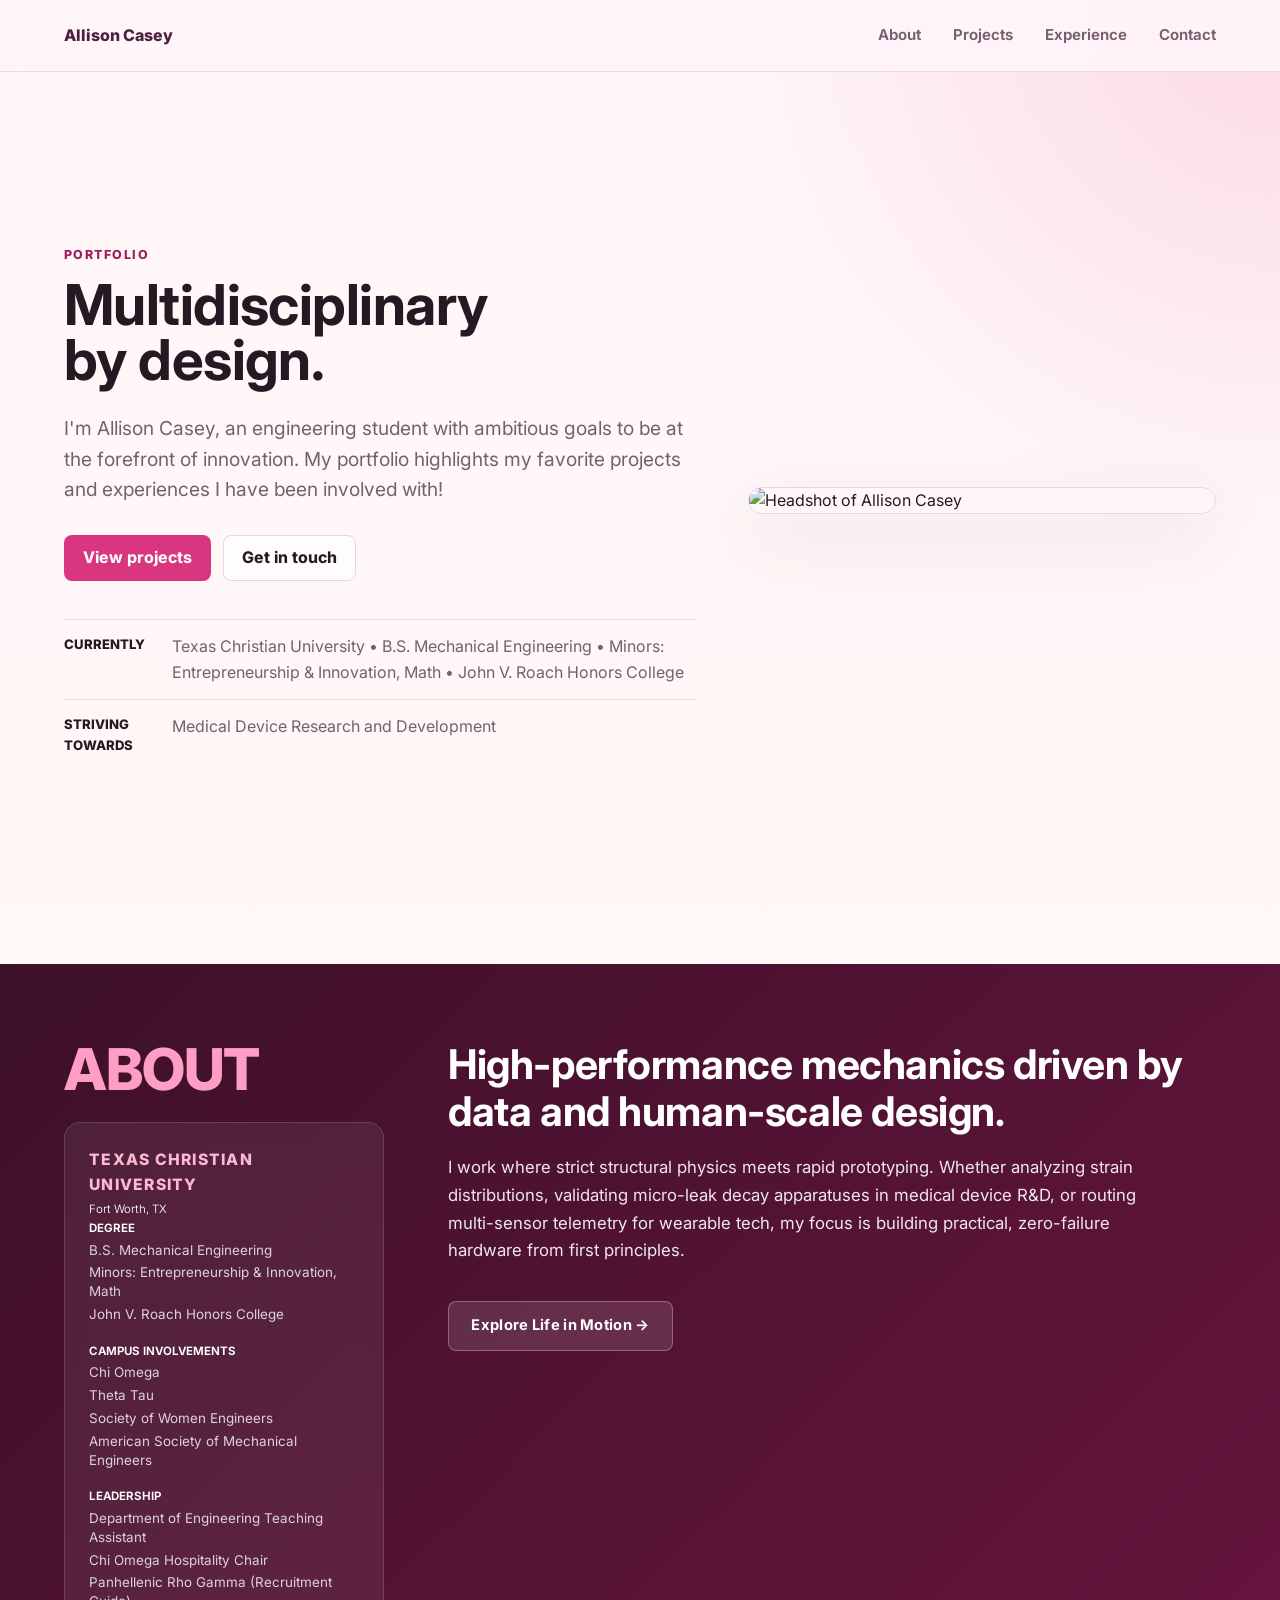
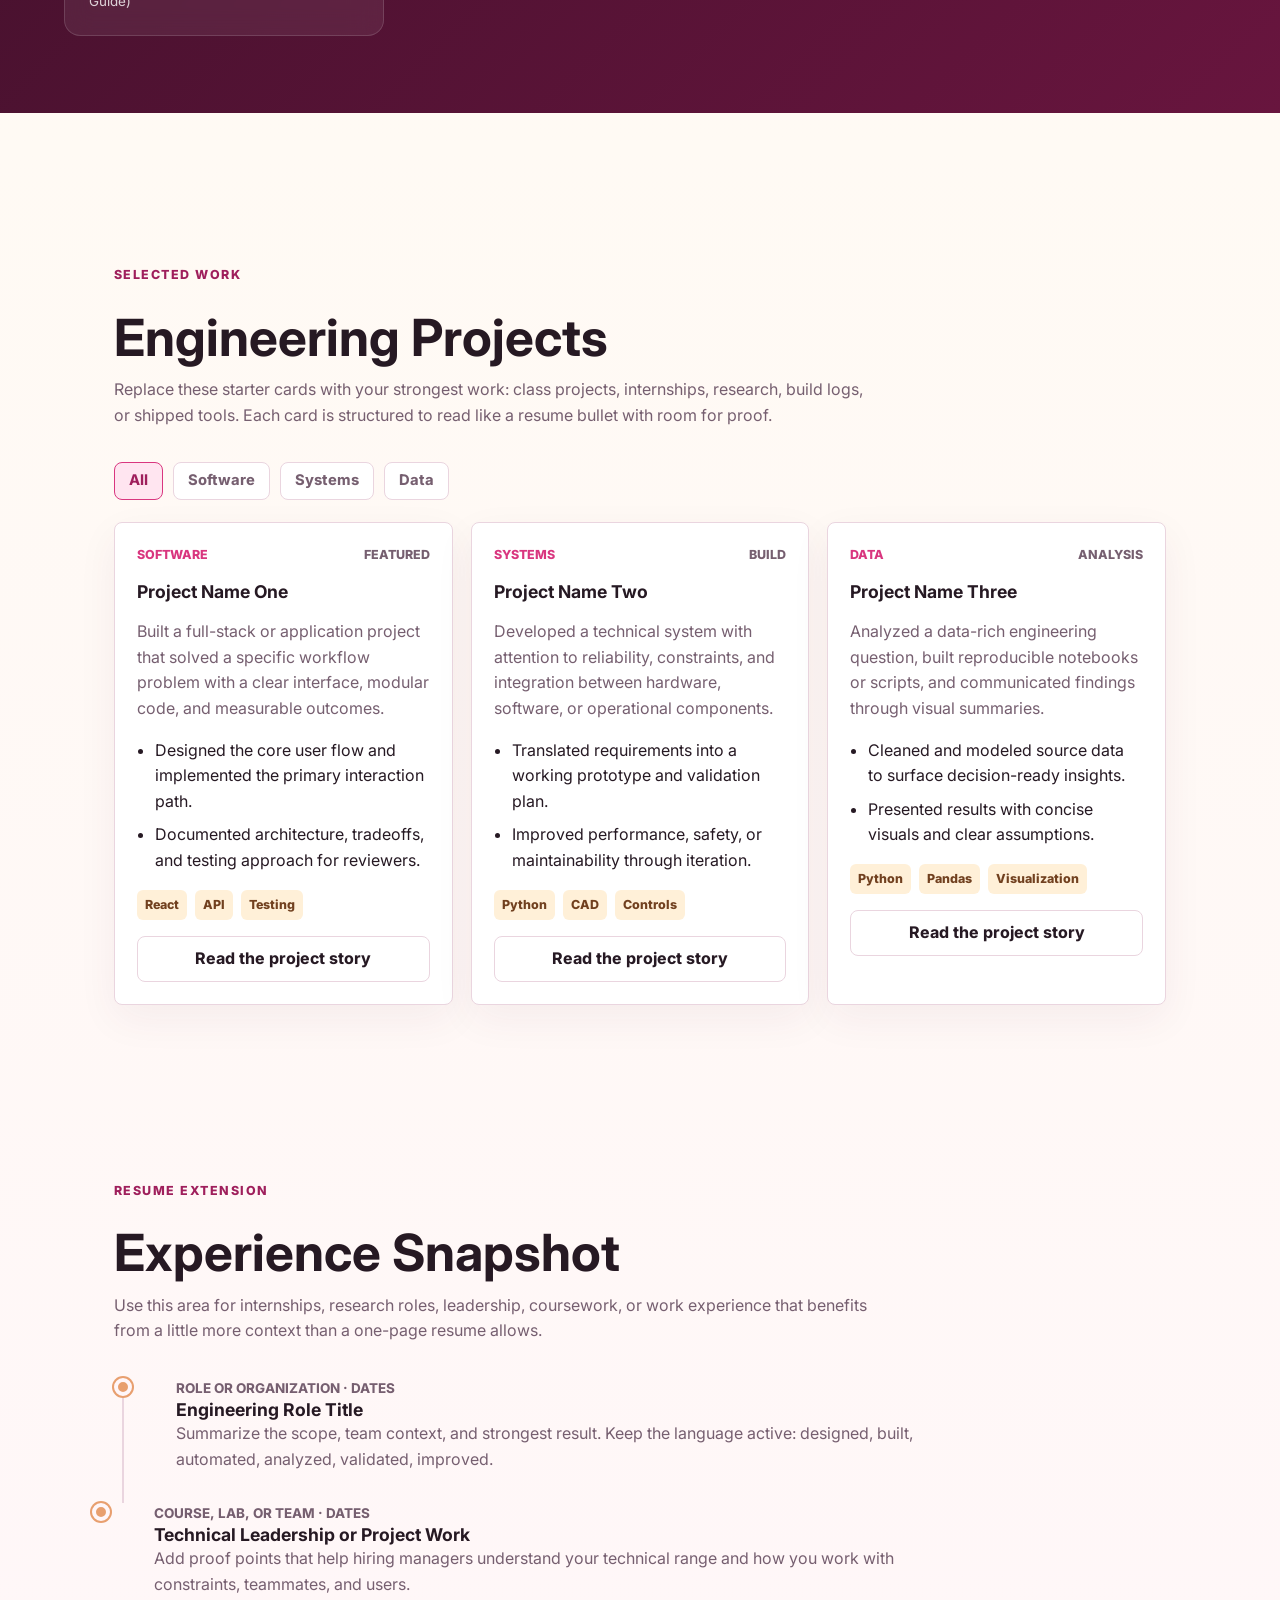
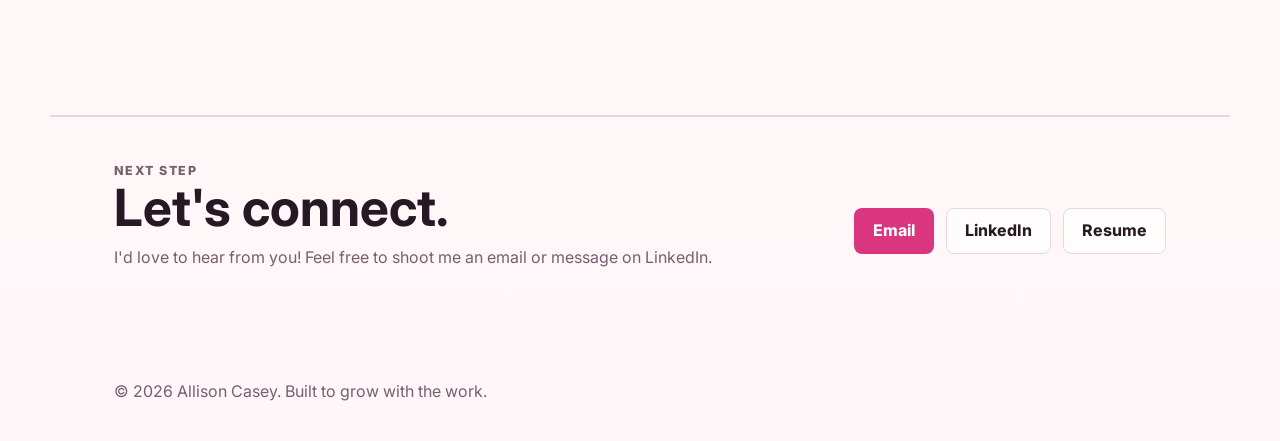
==== index.html @ df76d40a "change life in motion button" ====
<!doctype html>
<html lang="en">
  <head>
    <meta charset="utf-8">
    <meta name="viewport" content="width=device-width, initial-scale=1">
    <meta
      name="description"
      content="Allison Casey's engineering portfolio featuring projects, experience, an about section, and resume highlights."
    >
    <title>Allison Casey | Engineering Portfolio</title>
    <link rel="preconnect" href="https://fonts.googleapis.com">
    <link rel="preconnect" href="https://fonts.gstatic.com" crossorigin>
    <link
      href="https://fonts.googleapis.com/css2?family=Inter:wght@400;500;600;700;800&display=swap"
      rel="stylesheet"
    >
    <link rel="stylesheet" href="styles.css">
  </head>
  <body>
    <header class="site-header">
      <a class="brand" href="#top" aria-label="Allison Casey home">
        <span>Allison Casey</span>
      </a>
      <nav class="nav-links" aria-label="Primary navigation">
        <a href="#about">About</a>
        <a href="#projects">Projects</a>
        <a href="#experience">Experience</a>
        <a href="#contact">Contact</a>
      </nav>
    </header>

    <main id="top">
      <section class="hero-section" aria-labelledby="intro-title">
        <div class="hero-copy">
          <p class="eyebrow">Portfolio</p>
          <h1 id="intro-title"><span style="display: inline-block; white-space: nowrap;">Multidisciplinary</span> by design.</h1>
          <p class="hero-text">
            I'm Allison Casey, an engineering student with ambitious goals to be at the forefront of innovation. My portfolio highlights my favorite projects and experiences I have been involved with!
          </p>
          <div class="hero-actions" aria-label="Primary actions">
            <a class="button primary" href="#projects">View projects</a>
            <a class="button secondary" href="#contact">Get in touch</a>
          </div>
          <dl class="hero-stats" aria-label="Portfolio highlights">
            <div>
              <dt>Currently</dt>
              <dd>Texas Christian University • B.S. Mechanical Engineering • Minors: Entrepreneurship & Innovation, Math • John V. Roach Honors College</dd>
            </div>
            <div>
              <dt>Striving Towards</dt>
              <dd>Medical Device Research and Development</dd>
            </div>
          </dl>
        </div>
        <figure class="hero-visual">
          <img
            src="assets/Allison-006.jpg"
            alt="Headshot of Allison Casey"
          >
        </figure>
      </section>

<section class="about-band" id="about" aria-labelledby="about-title">
  <div class="about-band-inner">
    <!-- LEFT COLUMN -->
    <div class="about-sidebar">
      <div class="about-kicker">ABOUT</div>
      
      <div class="about-spec-card">
        <div class="spec-group">
          <span class="spec-label">Texas Christian University</span>
          <span class="spec-subvalue">Fort Worth, TX</span>
          <span class="spec-value">DEGREE</span>
          <span class="spec-detail">B.S. Mechanical Engineering</span>
          <span class="spec-detail">Minors: Entrepreneurship & Innovation, Math</span>
          <span class="spec-detail">John V. Roach Honors College</span>
        </div>

        <div class="spec-group">
          <span class="spec-value">CAMPUS INVOLVEMENTS</span>
          <span class="spec-detail">Chi Omega</span>
          <span class="spec-detail">Theta Tau</span>
          <span class="spec-detail">Society of Women Engineers</span>
          <span class="spec-detail">American Society of Mechanical Engineers</span>
        </div>

        <div class="spec-group">
          <span class="spec-value">LEADERSHIP</span>
          <span class="spec-detail">Department of Engineering Teaching Assistant</span>
          <span class="spec-detail">Chi Omega Hospitality Chair</span>
          <span class="spec-detail">Panhellenic Rho Gamma (Recruitment Guide)</span>
        </div>
      </div>
    </div>

    <!-- RIGHT COLUMN -->
    <div class="about-main">
      <div class="about-copy">
        <h2 id="about-title">High-performance mechanics driven by data and human-scale design.</h2>
        
        <p class="about-body">
          I work where strict structural physics meets rapid prototyping. Whether analyzing 
          strain distributions, validating micro-leak decay apparatuses in medical device R&D, 
          or routing multi-sensor telemetry for wearable tech, my focus is building practical, 
          zero-failure hardware from first principles.
        </p>
      </div>

      <div class="about-offduty-action">
        <a class="button offduty-btn" href="off-duty.html">Explore Life in Motion &rarr;</a>
      </div>
    </div>
  </div>
</section>

      <section class="section" id="projects" aria-labelledby="projects-title">
        <div class="section-heading">
          <p class="eyebrow">Selected work</p>
          <h2 id="projects-title">Engineering Projects</h2>
          <p>
            Replace these starter cards with your strongest work: class projects, internships,
            research, build logs, or shipped tools. Each card is structured to read like a resume
            bullet with room for proof.
          </p>
        </div>

        <div class="project-controls" aria-label="Project filters">
          <button class="filter-button active" type="button" data-filter="all">All</button>
          <button class="filter-button" type="button" data-filter="software">Software</button>
          <button class="filter-button" type="button" data-filter="systems">Systems</button>
          <button class="filter-button" type="button" data-filter="data">Data</button>
        </div>

        <div class="project-grid">
          <article class="project-card" data-category="software">
            <div class="card-topline">
              <span class="project-type">Software</span>
              <span class="project-date">Featured</span>
            </div>
            <h3>Project Name One</h3>
            <p>
              Built a full-stack or application project that solved a specific workflow problem
              with a clear interface, modular code, and measurable outcomes.
            </p>
            <ul class="impact-list">
              <li>Designed the core user flow and implemented the primary interaction path.</li>
              <li>Documented architecture, tradeoffs, and testing approach for reviewers.</li>
            </ul>
            <div class="tag-row" aria-label="Technologies">
              <span>React</span>
              <span>API</span>
              <span>Testing</span>
            </div>
            <div class="card-actions">
              <a class="button secondary" href="projects/project-one.html">Read the project story</a>
            </div>
          </article>

          <article class="project-card" data-category="systems">
            <div class="card-topline">
              <span class="project-type">Systems</span>
              <span class="project-date">Build</span>
            </div>
            <h3>Project Name Two</h3>
            <p>
              Developed a technical system with attention to reliability, constraints, and
              integration between hardware, software, or operational components.
            </p>
            <ul class="impact-list">
              <li>Translated requirements into a working prototype and validation plan.</li>
              <li>Improved performance, safety, or maintainability through iteration.</li>
            </ul>
            <div class="tag-row" aria-label="Technologies">
              <span>Python</span>
              <span>CAD</span>
              <span>Controls</span>
            </div>
            <div class="card-actions">
              <a class="button secondary" href="projects/project-two.html">Read the project story</a>
            </div>
          </article>

          <article class="project-card" data-category="data">
            <div class="card-topline">
              <span class="project-type">Data</span>
              <span class="project-date">Analysis</span>
            </div>
            <h3>Project Name Three</h3>
            <p>
              Analyzed a data-rich engineering question, built reproducible notebooks or scripts,
              and communicated findings through visual summaries.
            </p>
            <ul class="impact-list">
              <li>Cleaned and modeled source data to surface decision-ready insights.</li>
              <li>Presented results with concise visuals and clear assumptions.</li>
            </ul>
            <div class="tag-row" aria-label="Technologies">
              <span>Python</span>
              <span>Pandas</span>
              <span>Visualization</span>
            </div>
            <div class="card-actions">
              <a class="button secondary" href="projects/project-three.html">Read the project story</a>
            </div>
          </article>
        </div>
      </section>

      <section class="section resume-section" id="experience" aria-labelledby="experience-title">
        <div class="section-heading">
          <p class="eyebrow">Resume extension</p>
          <h2 id="experience-title">Experience Snapshot</h2>
          <p>
            Use this area for internships, research roles, leadership, coursework, or work
            experience that benefits from a little more context than a one-page resume allows.
          </p>
        </div>

        <div class="timeline">
          <article class="timeline-item">
            <span class="timeline-marker" aria-hidden="true"></span>
            <div>
              <p class="role-meta">Role or Organization &middot; Dates</p>
              <h3>Engineering Role Title</h3>
              <p>
                Summarize the scope, team context, and strongest result. Keep the language active:
                designed, built, automated, analyzed, validated, improved.
              </p>
            </div>
          </article>
          <article class="timeline-item">
            <span class="timeline-marker" aria-hidden="true"></span>
            <div>
              <p class="role-meta">Course, Lab, or Team &middot; Dates</p>
              <h3>Technical Leadership or Project Work</h3>
              <p>
                Add proof points that help hiring managers understand your technical range and how
                you work with constraints, teammates, and users.
              </p>
            </div>
          </article>
        </div>
      </section>

      <section class="contact-section" id="contact" aria-labelledby="contact-title">
        <div>
          <p class="eyebrow">Next step</p>
          <h2 id="contact-title">Let's connect.</h2>
          <p>
            I'd love to hear from you! Feel free to shoot me an email or message on LinkedIn.
          </p>
        </div>
        <div class="contact-actions">
           <a class="button primary" href="mailto:allisonscasey@gmail.com" target="_blank" rel="noreferrer">Email</a>
          <a class="button secondary" href="https://www.linkedin.com/in/allison-casey-205903283" target="_blank" rel="noreferrer">LinkedIn</a>
          <a class="button secondary" href="assets/Allison Casey Resume 2026a.pdf" target="_blank" rel="noreferrer">Resume</a>
        </div>
      </section>
    </main>

    <footer class="site-footer">
      <p>&copy; <span id="year"></span> Allison Casey. Built to grow with the work.</p>
    </footer>

    <script src="script.js"></script>
  </body>
</html>
---- styles.css ----
:root {
  color-scheme: light;
  --ink: #261923;
  --muted: #765f70;
  --line: #ead5df;
  --paper: #fff6f9;
  --surface: #ffffff;
  --pink: #d9367f;
  --pink-dark: #9f1f5c;
  --rose: #f7bfd5;
  --plum: #4d213d;
  --apricot: #e89f6f;
  --shadow: 0 24px 70px rgba(77, 33, 61, 0.13);
}

* {
  box-sizing: border-box;
}

html {
  scroll-behavior: smooth;
}

body {
  margin: 0;
  background:
    radial-gradient(circle at top right, rgba(247, 191, 213, 0.55), transparent 34rem),
    linear-gradient(180deg, #fff6f9 0%, #fffaf4 48%, #fff6f9 100%);
  color: var(--ink);
  font-family: Inter, system-ui, -apple-system, BlinkMacSystemFont, "Segoe UI", sans-serif;
  line-height: 1.6;
}

a {
  color: inherit;
  text-decoration: none;
}

img {
  display: block;
  max-width: 100%;
}

.site-header {
  position: sticky;
  top: 0;
  z-index: 10;
  display: flex;
  align-items: center;
  justify-content: space-between;
  gap: 24px;
  min-height: 72px;
  padding: 14px clamp(18px, 5vw, 72px);
  border-bottom: 1px solid rgba(234, 213, 223, 0.82);
  background: rgba(255, 246, 249, 0.9);
  backdrop-filter: blur(18px);
}

.brand,
.nav-links,
.hero-actions,
.project-controls,
.contact-actions,
.about-notes {
  display: flex;
  align-items: center;
}

.brand {
  color: var(--plum);
  font-size: 1rem;
  font-weight: 800;
  letter-spacing: 0;
}

.nav-links {
  gap: clamp(14px, 3vw, 32px);
  color: var(--muted);
  font-size: 0.94rem;
  font-weight: 650;
}

.nav-links a:hover {
  color: var(--ink);
}

.hero-section {
  display: grid;
  grid-template-columns: minmax(0, 1.15fr) minmax(0, 0.85fr); /* Prevents the photo from forcing a rigid min-width */
  gap: clamp(24px, 4vw, 64px);
  align-items: center;
  min-height: calc(100vh - 72px);
  padding: clamp(36px, 6vw, 80px) clamp(18px, 5vw, 72px) 48px;
  overflow: hidden; /* Safety net against visual overlap */
}

.hero-copy {
  min-width: 0; /* Lets text recalculate boundaries smoothly */
}
.section,
.about-band,
.contact-section,
.site-footer,
.project-detail-hero,
.project-story {
  max-width: 1180px;
}

.eyebrow {
  margin: 0 0 12px;
  color: var(--pink-dark);
  font-size: 0.78rem;
  font-weight: 800;
  letter-spacing: 0.12em;
  text-transform: uppercase;
}

h1,
h2,
h3,
p {
  overflow-wrap: anywhere;
}

h1 {
  max-width: none !important;
  margin: 0;
  font-size: clamp(1.85rem, 4.4vw, 4.75rem); /* Allows smooth downscaling before hitting photo boundary */
  line-height: 0.98;
  letter-spacing: -0.01em;
  text-wrap: balance;
  overflow-wrap: normal !important;
  word-break: keep-all !important;
  hyphens: none !important;
}

h2 {
  margin: 0;
  font-size: clamp(2rem, 4vw, 3.75rem);
  line-height: 1.02;
  letter-spacing: 0;
}

h3 {
  margin: 0;
  font-size: 1.1rem;
  line-height: 1.25;
}

.hero-text {
  max-width: 690px;
  margin: 26px 0 0;
  color: var(--muted);
  font-size: clamp(1rem, 2vw, 1.2rem);
}

.hero-actions,
.contact-actions {
  flex-wrap: wrap;
  gap: 12px;
  margin-top: 30px;
}

.button {
  display: inline-flex;
  align-items: center;
  justify-content: center;
  min-height: 46px;
  padding: 0 18px;
  border: 1px solid transparent;
  border-radius: 8px;
  font-weight: 750;
  transition: transform 160ms ease, border-color 160ms ease, background 160ms ease;
}

.button:hover {
  transform: translateY(-2px);
}

.button.primary {
  background: var(--pink);
  color: var(--surface);
}

.button.primary:hover {
  background: var(--pink-dark);
}

.button.secondary {
  border-color: var(--line);
  background: rgba(255, 255, 255, 0.68);
}

.hero-stats {
  display: grid;
  gap: 14px;
  margin: 38px 0 0;
  padding: 0;
}

.hero-stats div {
  display: grid;
  grid-template-columns: 92px minmax(0, 1fr);
  gap: 16px;
  align-items: start;
  padding-top: 14px;
  border-top: 1px solid var(--line);
}

.hero-stats dt {
  color: var(--ink);
  font-size: 0.82rem;
  font-weight: 800;
  text-transform: uppercase;
}

.hero-stats dd {
  margin: 0;
  color: var(--muted);
}

.hero-visual {
  margin: 0;
}

.hero-visual img {
  width: 100%;
  border: 1px solid rgba(234, 213, 223, 0.95);
  border-radius: 42px 42px 42px 42px;
  box-shadow: var(--shadow);
}

/* Outer full-width container */
.about-band {
  width: 100% !important;
  max-width: 100% !important;
  margin: 64px 0 !important;
  padding: clamp(48px, 6vw, 84px) clamp(18px, 5vw, 72px) !important;
  background: linear-gradient(135deg, #3d1029 0%, #68153e 100%) !important;
  color: #ffffff;
  box-sizing: border-box;
}

/* Inner centered 2-column grid */
.about-band-inner {
  display: grid !important;
  grid-template-columns: 320px minmax(0, 1fr) !important; /* Locks left column to 320px, right to remaining space */
  gap: clamp(2.5rem, 5vw, 4.5rem) !important;
  width: 100%;
  max-width: 1180px;
  margin: 0 auto !important;
  align-items: start;
  box-sizing: border-box;
}

/* Left sidebar styling */
.about-sidebar {
  display: flex;
  flex-direction: column;
  gap: 1.5rem;
  width: 100%;
  min-width: 0;
}

.about-kicker {
  font-size: clamp(2.5rem, 4.5vw, 3.8rem);
  font-weight: 800;
  letter-spacing: -0.02em;
  color: #ff9ec4;
  line-height: 1;
}

.about-spec-card {
  display: flex;
  flex-direction: column;
  gap: 1.25rem;
  background: rgba(255, 255, 255, 0.07);
  border: 1px solid rgba(255, 255, 255, 0.14);
  border-radius: 16px;
  padding: 1.5rem;
  backdrop-filter: blur(12px);
  box-sizing: border-box;
}

.spec-group {
  display: flex;
  flex-direction: column;
  gap: 0.25rem;
}

.spec-label {
  font-size: 0.98rem;
  letter-spacing: 0.08em;
  text-transform: uppercase;
  color: #ffb8d4;
  font-weight: 800;
}

.spec-value {
  font-size: 0.72rem;
  font-weight: 650;
  color: #ffffff;
  line-height: 1.35;
}
.spec-subvalue {
  font-size: 0.72rem;
  font-weight: 325;
  color: #ffffff;
  line-height: 1.35;
}

.spec-detail {
  font-size: 0.84rem;
  color: rgba(255, 255, 255, 0.8);
  line-height: 1.4;
}

/* Right column styling */
.about-main {
  display: flex;
  flex-direction: column;
  gap: 1.75rem;
  width: 100%;
  min-width: 0; /* Critical: allows flex child in grid to calculate boundary properly */
}

.about-copy h2 {
  font-size: clamp(1.8rem, 3.2vw, 2.6rem);
  line-height: 1.15;
  font-weight: 700;
  letter-spacing: -0.01em;
  color: #ffffff;
  margin: 0 0 1.2rem 0;
  overflow-wrap: normal !important;
  word-break: normal !important;
  hyphens: none !important;
}

.about-body {
  font-size: 1.05rem;
  line-height: 1.65;
  color: rgba(255, 255, 255, 0.9);
  max-width: 65ch;
  margin: 0;
}

/* Button */
.about-offduty-action {
  margin-top: 0.5rem;
}

.button.offduty-btn {
  display: inline-flex;
  align-items: center;
  background: rgba(255, 255, 255, 0.12);
  border: 1px solid rgba(255, 255, 255, 0.28);
  color: #ffffff;
  padding: 0.75rem 1.4rem;
  border-radius: 8px;
  font-weight: 700;
  font-size: 0.92rem;
  letter-spacing: 0.02em;
  backdrop-filter: blur(8px);
  transition: all 180ms ease;
  text-decoration: none;
}

.button.offduty-btn:hover {
  background: #ff9ec4;
  border-color: #ff9ec4;
  color: #3d1029;
  transform: translateY(-2px);
}

/* Responsive adjustment */
@media (max-width: 860px) {
  .about-band-inner {
    grid-template-columns: 1fr !important;
    gap: 2.5rem !important;
  }
}

.section {
  margin: 0 auto;
  padding: 88px clamp(18px, 5vw, 72px);
}

.section-heading {
  display: grid;
  gap: 14px;
  max-width: 760px;
  margin-bottom: 34px;
}

.section-heading p:not(.eyebrow) {
  margin: 0;
  color: var(--muted);
}

.project-controls {
  flex-wrap: wrap;
  gap: 10px;
  margin-bottom: 22px;
}

.filter-button {
  min-height: 38px;
  padding: 0 14px;
  border: 1px solid var(--line);
  border-radius: 8px;
  background: var(--surface);
  color: var(--muted);
  cursor: pointer;
  font: inherit;
  font-size: 0.92rem;
  font-weight: 750;
}

.filter-button.active,
.filter-button:hover {
  border-color: var(--pink);
  background: #ffe5f0;
  color: var(--pink-dark);
}

.project-grid {
  display: grid;
  grid-template-columns: repeat(3, minmax(0, 1fr));
  gap: 18px;
}

.project-card {
  border: 1px solid var(--line);
  border-radius: 8px;
  background: var(--surface);
}

.project-card {
  display: grid;
  gap: 16px;
  align-content: start;
  min-height: 420px;
  padding: 22px;
  box-shadow: 0 14px 40px rgba(77, 33, 61, 0.06);
}

.project-card.is-hidden {
  display: none;
}

.card-topline,
.tag-row {
  display: flex;
  align-items: center;
  flex-wrap: wrap;
  gap: 8px;
}

.card-topline {
  justify-content: space-between;
  color: var(--muted);
  font-size: 0.78rem;
  font-weight: 800;
  text-transform: uppercase;
}

.project-type {
  color: var(--pink);
}

.project-card p,
.timeline-item p,
.contact-section p,
.site-footer p {
  margin: 0;
  color: var(--muted);
}

.impact-list {
  display: grid;
  gap: 8px;
  margin: 0;
  padding-left: 18px;
  color: var(--ink);
}

.tag-row {
  margin-top: auto;
}

.card-actions {
  display: flex;
  align-items: center;
  margin-top: 0;
}

.card-actions .button {
  width: 100%;
}

.tag-row span {
  padding: 5px 8px;
  border-radius: 6px;
  background: #fff0d8;
  color: #71401f;
  font-size: 0.78rem;
  font-weight: 800;
}

.resume-section {
  border-bottom: 1px solid var(--line);
}

.timeline {
  display: grid;
  gap: 0;
  max-width: 850px;
}

.timeline-item {
  display: grid;
  grid-template-columns: 22px minmax(0, 1fr);
  gap: 18px;
  padding: 0 0 30px;
}

.timeline-item:not(:last-child) {
  border-left: 2px solid var(--line);
  margin-left: 8px;
  padding-left: 12px;
}

.timeline-marker {
  width: 18px;
  height: 18px;
  margin-left: -22px;
  border: 4px solid var(--paper);
  border-radius: 50%;
  background: var(--apricot);
  box-shadow: 0 0 0 2px var(--apricot);
}

.role-meta {
  margin-bottom: 6px;
  font-size: 0.84rem;
  font-weight: 750;
  text-transform: uppercase;
}

.contact-section {
  display: grid;
  grid-template-columns: minmax(0, 1fr) auto;
  gap: 28px;
  align-items: center;
  margin: 0 auto 64px;
  padding: 44px clamp(18px, 5vw, 72px);
  border-top: 1px solid var(--line);
}

.contact-section h2 {
  margin-bottom: 12px;
}

.site-footer {
  margin: 0 auto;
  padding: 0 clamp(18px, 5vw, 72px) 36px;
}

.project-detail-hero {
  display: grid;
  grid-template-columns: minmax(0, 0.88fr) minmax(280px, 0.48fr);
  gap: clamp(28px, 6vw, 72px);
  align-items: end;
  margin: 0 auto;
  padding: clamp(52px, 8vw, 96px) clamp(18px, 5vw, 72px) 48px;
}

.project-detail-hero h1 {
  max-width: 13ch;
  font-size: clamp(2.9rem, 6.5vw, 5.8rem);
}

.project-summary {
  display: grid;
  gap: 16px;
  padding: 22px;
  border: 1px solid var(--line);
  border-radius: 8px;
  background: rgba(255, 255, 255, 0.72);
  box-shadow: 0 14px 40px rgba(77, 33, 61, 0.06);
}

.project-summary dl {
  display: grid;
  gap: 14px;
  margin: 0;
}

.project-summary div {
  display: grid;
  gap: 4px;
  padding-top: 12px;
  border-top: 1px solid var(--line);
}

.project-summary dt {
  color: var(--pink-dark);
  font-size: 0.78rem;
  font-weight: 800;
  text-transform: uppercase;
}

.project-summary dd {
  margin: 0;
  color: var(--muted);
}

.project-story {
  display: grid;
  gap: 34px;
  margin: 0 auto;
  padding: 32px clamp(18px, 5vw, 72px) 88px;
}

.story-section {
  display: grid;
  grid-template-columns: minmax(160px, 0.28fr) minmax(0, 1fr);
  gap: clamp(18px, 5vw, 54px);
  padding-top: 30px;
  border-top: 1px solid var(--line);
}

.story-section h2 {
  font-size: clamp(1.35rem, 2.4vw, 2rem);
}

.story-section p,
.story-section li {
  color: var(--muted);
}

.story-section p {
  margin: 0 0 16px;
}

.story-section ul {
  display: grid;
  gap: 10px;
  margin: 0;
  padding-left: 18px;
}

.story-callout {
  padding: 22px;
  border-left: 5px solid var(--pink);
  border-radius: 8px;
  background: #fff0d8;
  color: #71401f;
  font-weight: 700;
}

.project-nav {
  display: flex;
  flex-wrap: wrap;
  gap: 12px;
}

/* Responsive adjustments for large tablets & narrow laptops (prevents photo collision) */
@media (max-width: 1024px) {
  .hero-section {
    grid-template-columns: 1fr;
    min-height: auto;
    gap: 36px;
  }

  .hero-visual {
    max-width: 420px;
    margin: 0 auto;
  }

  .contact-section,
  .project-detail-hero,
  .story-section {
    grid-template-columns: 1fr;
  }

  h1 {
    max-width: none !important;
  }

  .project-grid {
    grid-template-columns: 1fr;
  }

  .project-card {
    min-height: auto;
  }

  .contact-actions {
    margin-top: 0;
  }
}

/* Tablet breakpoint for the about section */
@media (max-width: 860px) {
  .about-band-inner {
    grid-template-columns: 1fr !important;
    gap: 2.5rem !important;
  }
}

/* Mobile phones */
@media (max-width: 680px) {
  .site-header {
    position: static;
    align-items: flex-start;
    flex-direction: column;
  }

  .nav-links {
    width: 100%;
    justify-content: space-between;
    gap: 10px;
    overflow-x: auto;
    padding-bottom: 2px;
  }

  .hero-section,
  .section {
    padding-top: 54px;
    padding-bottom: 54px;
  }

  h1 {
    font-size: clamp(2.2rem, 11vw, 3.8rem);
  }

  .hero-stats div {
    grid-template-columns: 1fr;
    gap: 4px;
  }

  .button {
    width: 100%;
  }
}
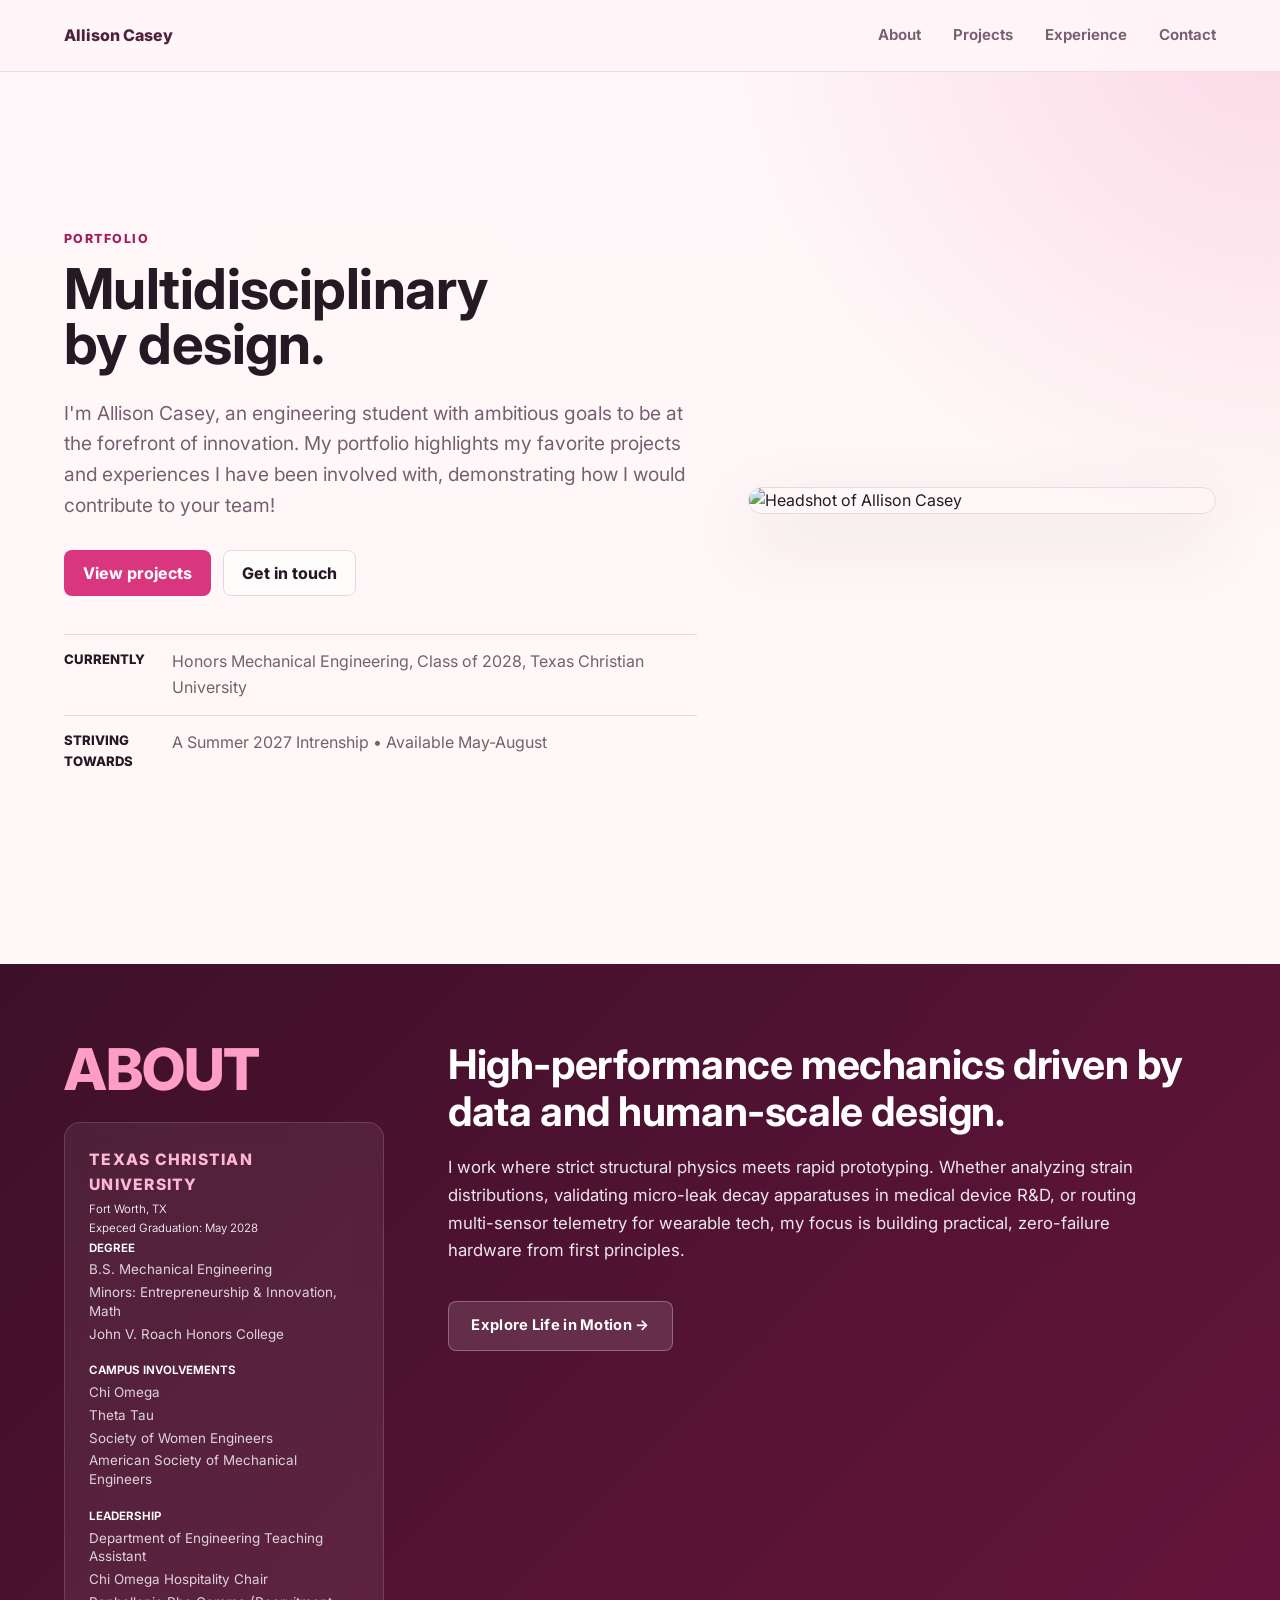
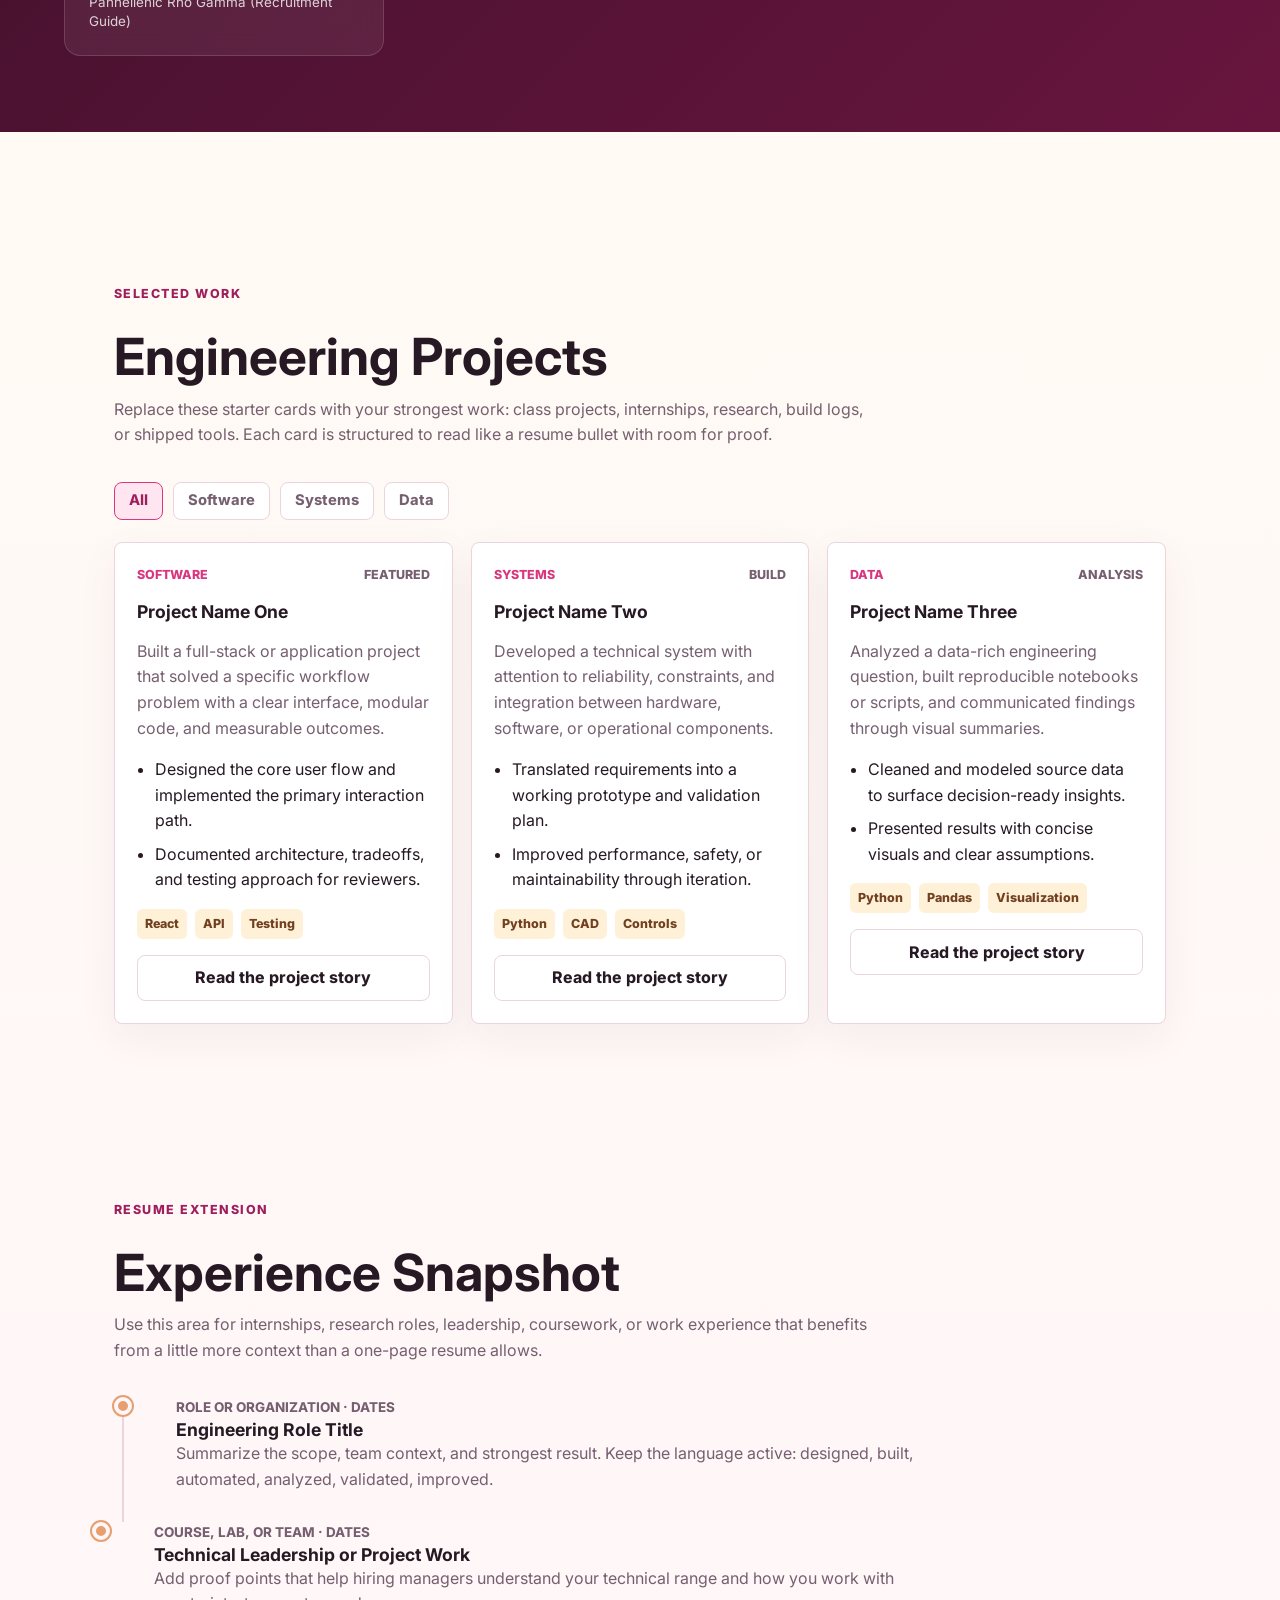
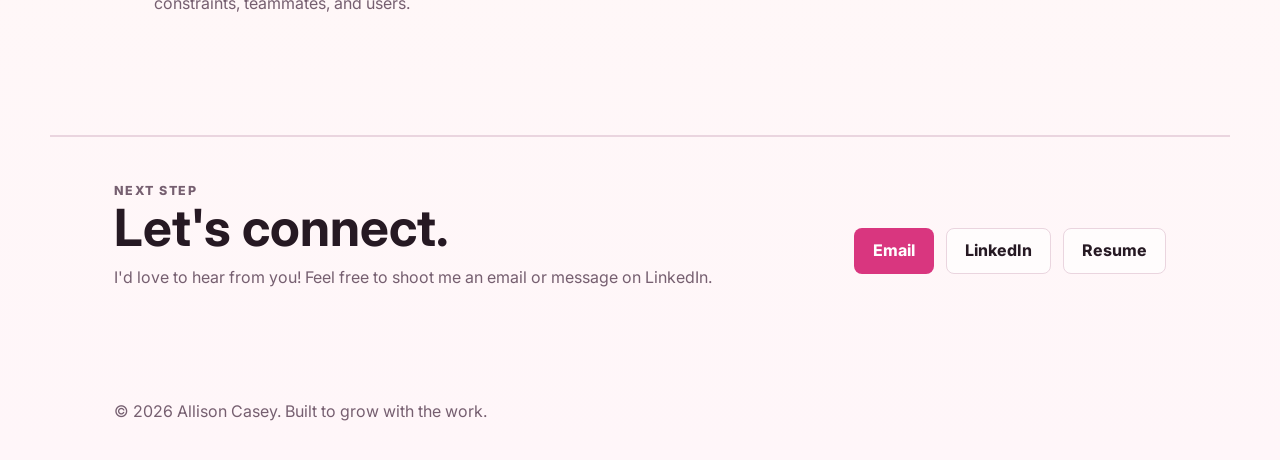
==== commit 816a8922: "Update index.html" ====
--- a/index.html
+++ b/index.html
@@ -1,6 +1,7 @@
 <!doctype html>
 <html lang="en">
   <head>
+    <link rel="icon" type="image/svg+xml" href="favicon.svg">
     <meta charset="utf-8">
     <meta name="viewport" content="width=device-width, initial-scale=1">
     <meta
@@ -35,7 +36,7 @@
           <p class="eyebrow">Portfolio</p>
           <h1 id="intro-title"><span style="display: inline-block; white-space: nowrap;">Multidisciplinary</span> by design.</h1>
           <p class="hero-text">
-            I'm Allison Casey, an engineering student with ambitious goals to be at the forefront of innovation. My portfolio highlights my favorite projects and experiences I have been involved with!
+            I'm Allison Casey, an engineering student with ambitious goals to be at the forefront of innovation. My portfolio highlights my favorite projects and experiences I have been involved with, demonstrating how I would contribute to your team!
           </p>
           <div class="hero-actions" aria-label="Primary actions">
             <a class="button primary" href="#projects">View projects</a>
@@ -44,11 +45,11 @@
           <dl class="hero-stats" aria-label="Portfolio highlights">
             <div>
               <dt>Currently</dt>
-              <dd>Texas Christian University • B.S. Mechanical Engineering • Minors: Entrepreneurship & Innovation, Math • John V. Roach Honors College</dd>
+              <dd>Honors Mechanical Engineering, Class of 2028, Texas Christian University </dd>
             </div>
             <div>
               <dt>Striving Towards</dt>
-              <dd>Medical Device Research and Development</dd>
+              <dd>A Summer 2027 Intrenship • Available May-August</dd>
             </div>
           </dl>
         </div>
@@ -70,6 +71,7 @@
         <div class="spec-group">
           <span class="spec-label">Texas Christian University</span>
           <span class="spec-subvalue">Fort Worth, TX</span>
+          <span class="spec-subvalue">Expeced Graduation: May 2028</span>
           <span class="spec-value">DEGREE</span>
           <span class="spec-detail">B.S. Mechanical Engineering</span>
           <span class="spec-detail">Minors: Entrepreneurship & Innovation, Math</span>
--- a/styles.css
+++ b/styles.css
@@ -372,6 +372,108 @@
   transform: translateY(-2px);
 }
 
+/* =========================================
+   SOCIAL + LEISURE (LIFE IN MOTION) TILES
+   ========================================= */
+
+.leisure-grid {
+  display: grid;
+  grid-template-columns: repeat(2, minmax(0, 1fr));
+  gap: clamp(24px, 4vw, 40px);
+  margin-top: 32px;
+}
+
+.leisure-tile {
+  display: flex;
+  flex-direction: column;
+  gap: 12px;
+}
+
+.tile-header {
+  font-size: 1.25rem;
+  font-weight: 750;
+  color: var(--ink);
+  margin: 0;
+  letter-spacing: -0.01em;
+}
+
+.tile-frame {
+  position: relative;
+  width: 100%;
+  aspect-ratio: 4 / 3; /* Keeps all 4 tiles uniform regardless of photo orientation */
+  border-radius: 16px;
+  overflow: hidden;
+  border: 1px solid var(--line);
+  background: var(--plum);
+  box-shadow: 0 12px 32px rgba(77, 33, 61, 0.08);
+}
+
+.tile-frame img {
+  width: 100%;
+  height: 100%;
+  object-fit: cover;
+  transition: opacity 280ms ease;
+}
+
+/* Understated frosted/opaque caption overlay */
+.tile-overlay {
+  position: absolute;
+  inset: 0;
+  display: flex;
+  align-items: center;
+  justify-content: center;
+  padding: clamp(20px, 3vw, 32px);
+  background: rgba(61, 16, 41, 0.88); /* Deep plum matching your About band */
+  color: #ffffff;
+  opacity: 0;
+  transition: opacity 260ms ease;
+}
+
+.tile-overlay p {
+  margin: 0;
+  font-size: clamp(0.88rem, 1.1vw, 0.98rem);
+  line-height: 1.6;
+  color: rgba(255, 255, 255, 0.94);
+  overflow-wrap: normal;
+  word-break: normal;
+}
+
+/* Trigger on hover or keyboard focus */
+.tile-frame:hover .tile-overlay,
+.tile-frame:focus-within .tile-overlay {
+  opacity: 1;
+}
+
+.tile-frame:hover img {
+  opacity: 0.35;
+}
+
+/* Stack into 1 column on mobile/tablet */
+@media (max-width: 780px) {
+  .leisure-grid {
+    grid-template-columns: 1fr;
+  }
+
+  .tile-frame {
+    aspect-ratio: auto;
+    min-height: 300px;
+  }
+}
+
+/* Centers the 5th (odd) tile cleanly on the bottom row */
+.leisure-tile:last-child:nth-child(odd) {
+  grid-column: 1 / -1;
+  max-width: calc(50% - clamp(12px, 2vw, 20px));
+  justify-self: center;
+  width: 100%;
+}
+
+@media (max-width: 780px) {
+  .leisure-tile:last-child:nth-child(odd) {
+    max-width: 100%;
+  }
+}
+
 /* Responsive adjustment */
 @media (max-width: 860px) {
   .about-band-inner {
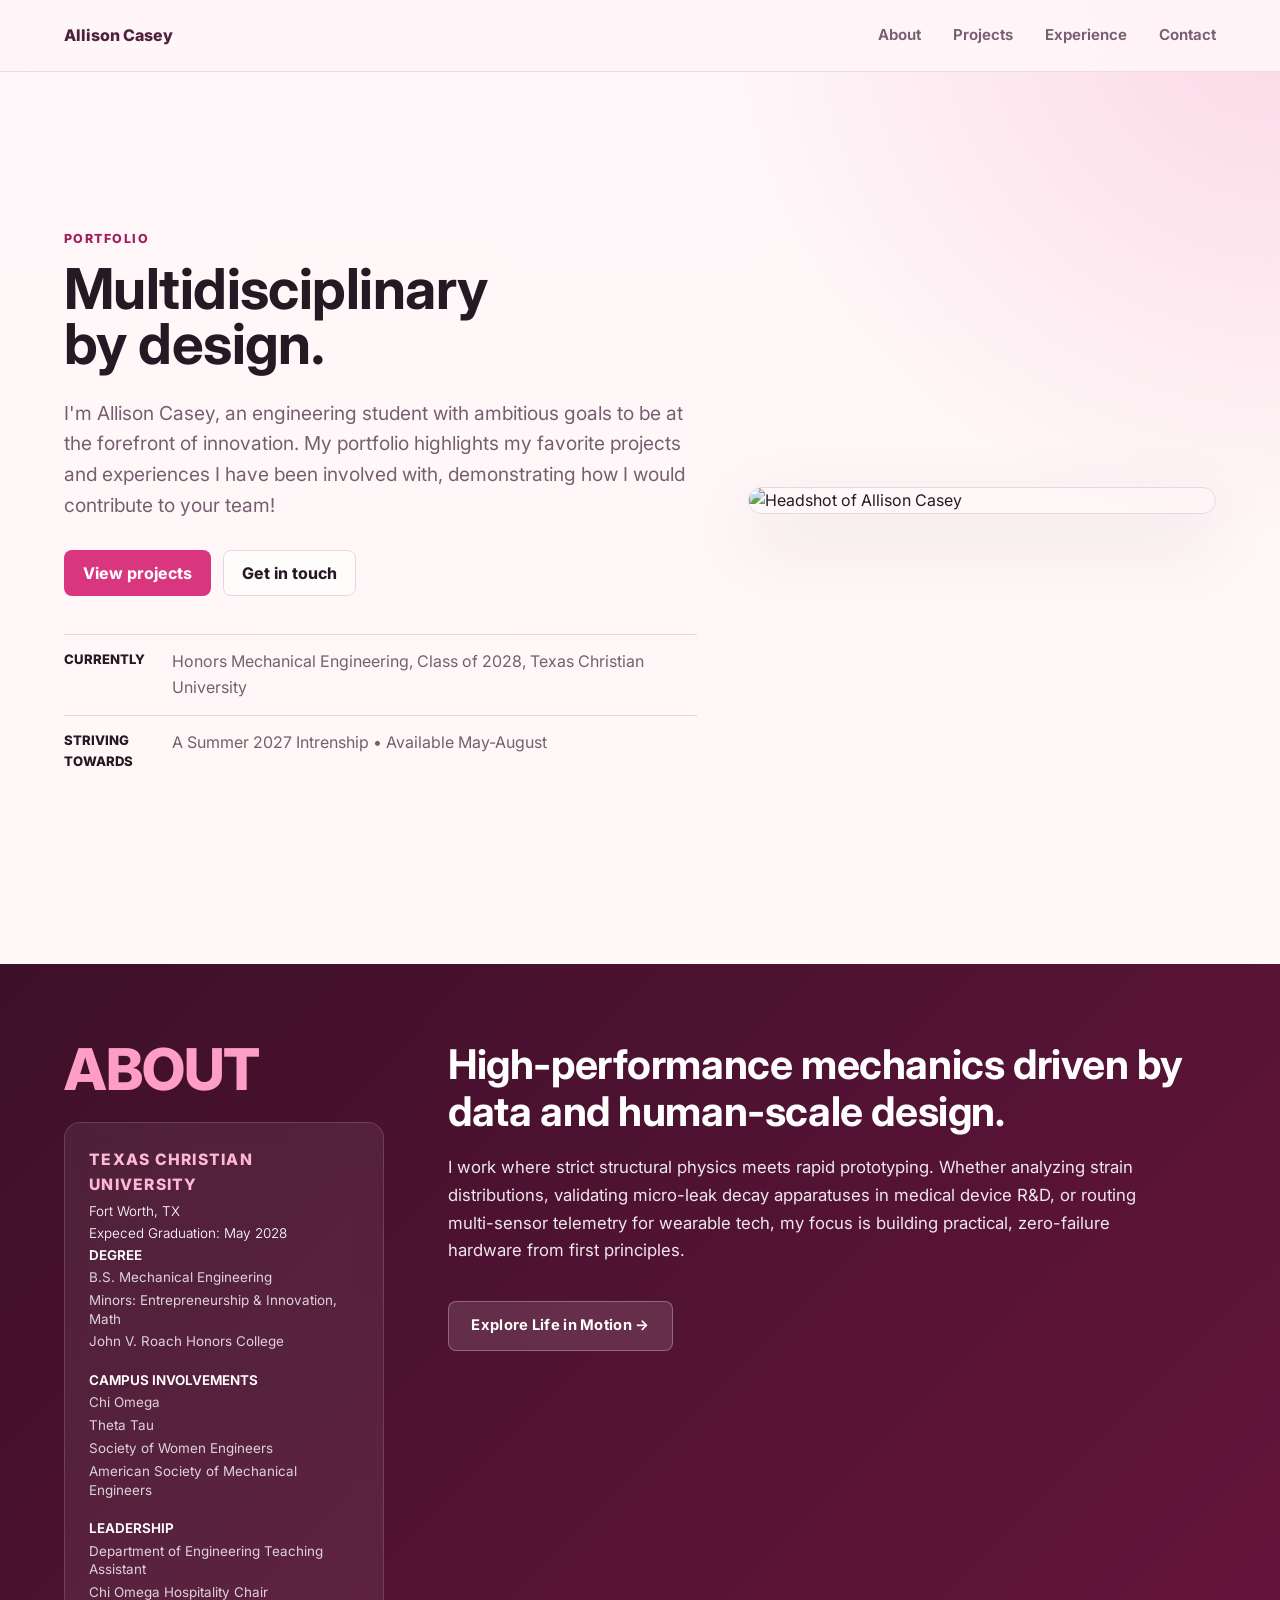
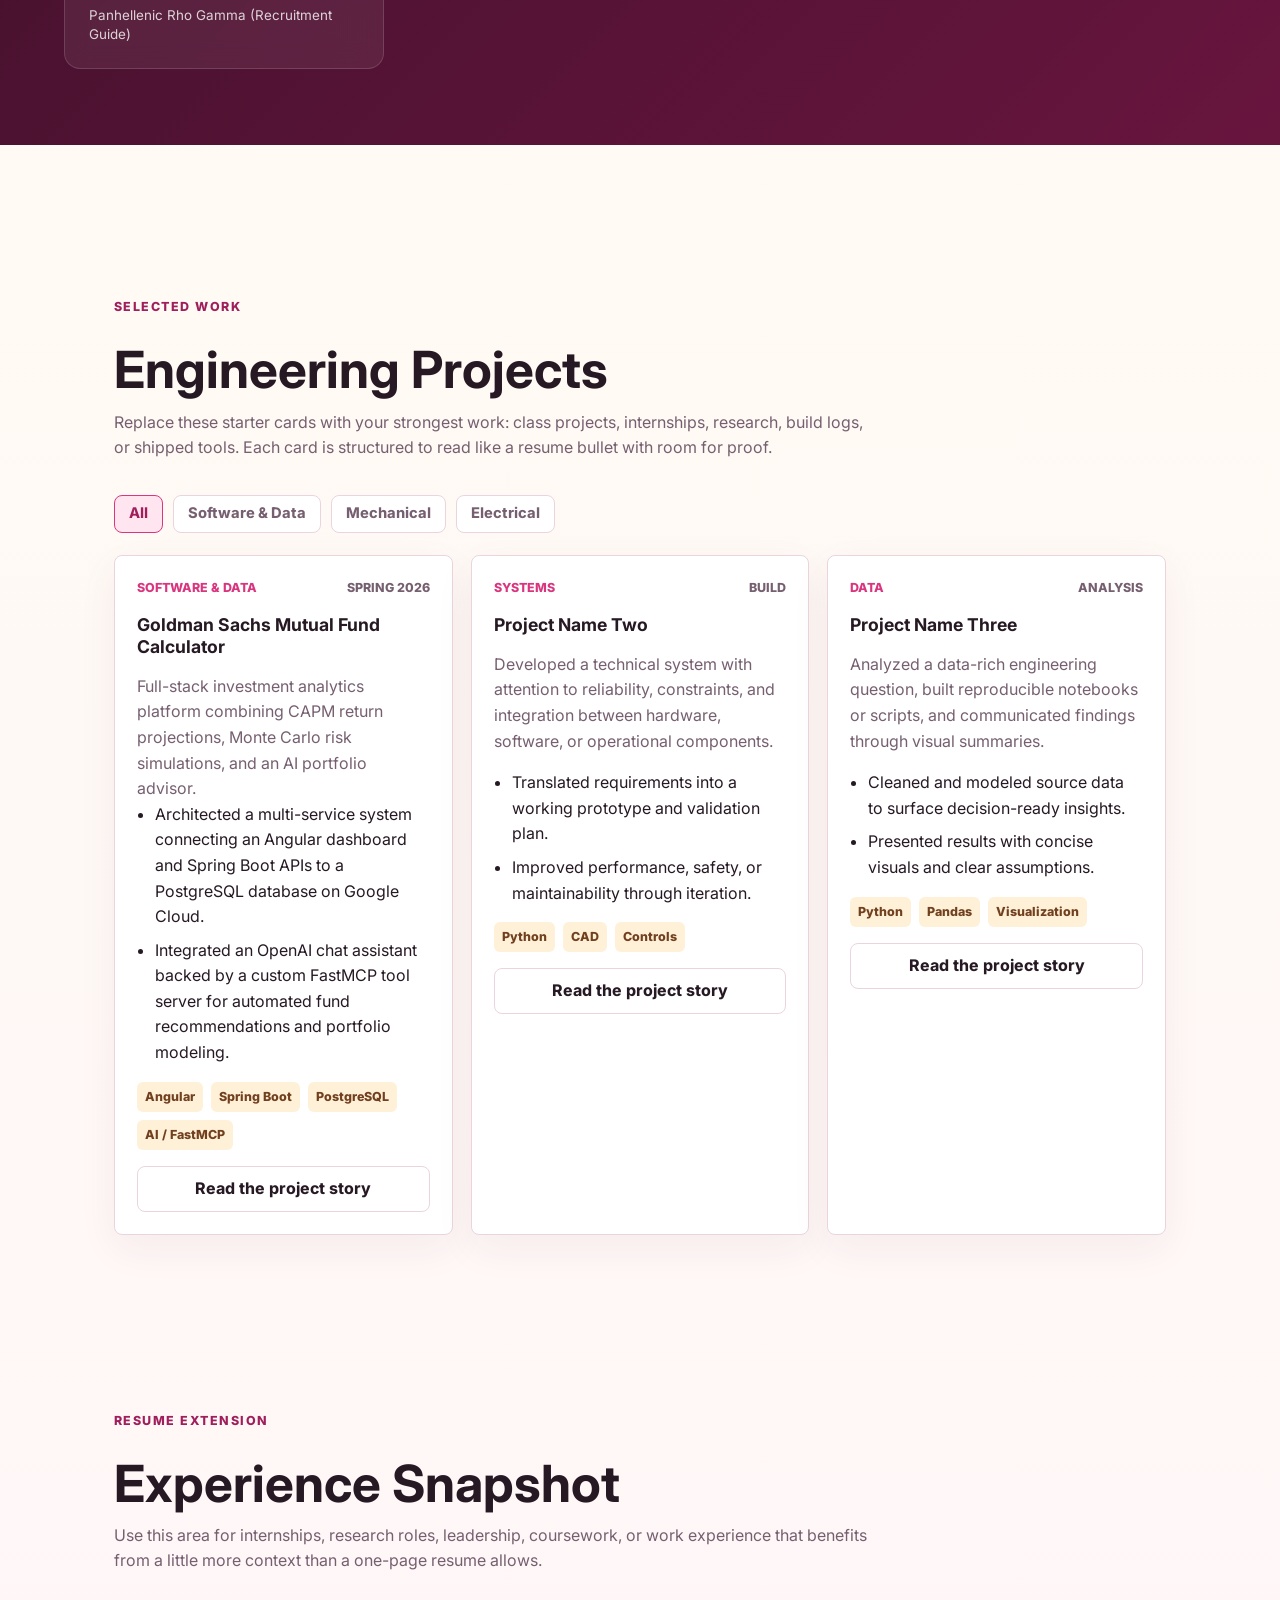
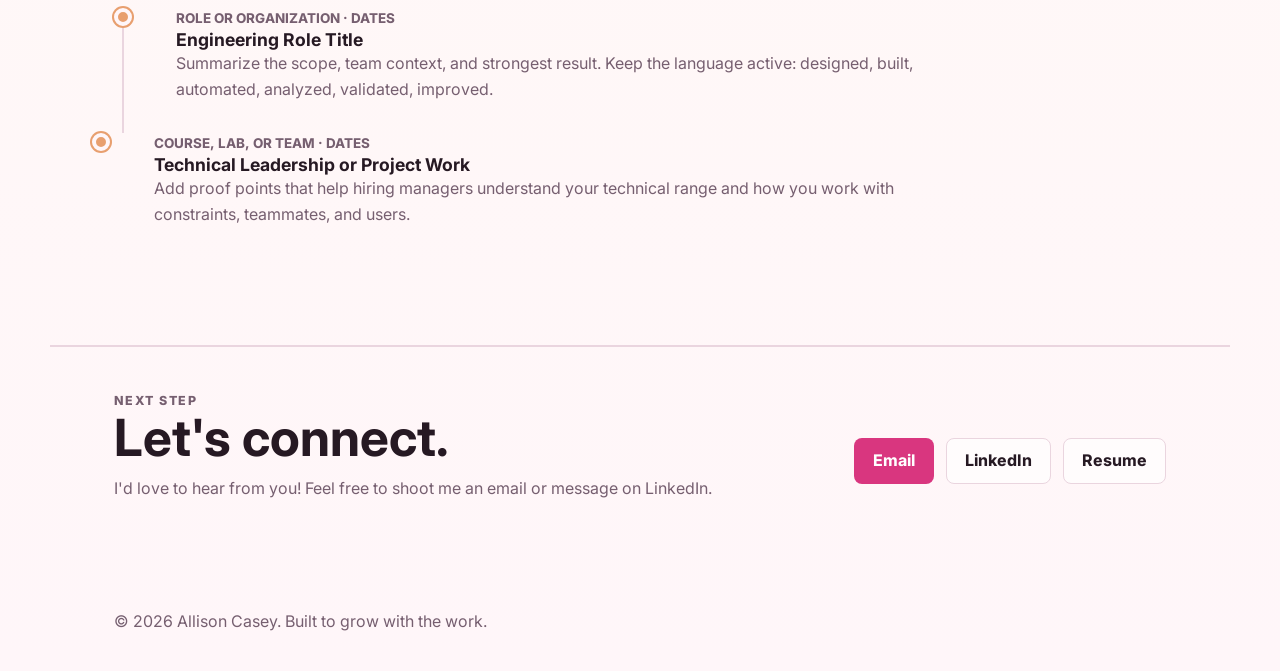
==== commit f4e4671e: "Update index.html" ====
--- a/index.html
+++ b/index.html
@@ -1,7 +1,6 @@
 <!doctype html>
 <html lang="en">
   <head>
-    <link rel="icon" type="image/svg+xml" href="favicon.svg">
     <meta charset="utf-8">
     <meta name="viewport" content="width=device-width, initial-scale=1">
     <meta
@@ -9,6 +8,7 @@
       content="Allison Casey's engineering portfolio featuring projects, experience, an about section, and resume highlights."
     >
     <title>Allison Casey | Engineering Portfolio</title>
+    <link rel="icon" type="image/svg+xml" href="assets/favicon.svg">
     <link rel="preconnect" href="https://fonts.googleapis.com">
     <link rel="preconnect" href="https://fonts.gstatic.com" crossorigin>
     <link
@@ -128,33 +128,35 @@
 
         <div class="project-controls" aria-label="Project filters">
           <button class="filter-button active" type="button" data-filter="all">All</button>
-          <button class="filter-button" type="button" data-filter="software">Software</button>
-          <button class="filter-button" type="button" data-filter="systems">Systems</button>
-          <button class="filter-button" type="button" data-filter="data">Data</button>
+          <button class="filter-button" type="button" data-filter="software">Software &amp; Data</button>
+          <button class="filter-button" type="button" data-filter="mechanical">Mechanical</button>
+          <button class="filter-button" type="button" data-filter="electrical">Electrical</button>
         </div>
 
         <div class="project-grid">
           <article class="project-card" data-category="software">
             <div class="card-topline">
-              <span class="project-type">Software</span>
-              <span class="project-date">Featured</span>
-            </div>
-            <h3>Project Name One</h3>
-            <p>
-              Built a full-stack or application project that solved a specific workflow problem
-              with a clear interface, modular code, and measurable outcomes.
-            </p>
-            <ul class="impact-list">
-              <li>Designed the core user flow and implemented the primary interaction path.</li>
-              <li>Documented architecture, tradeoffs, and testing approach for reviewers.</li>
-            </ul>
+              <span class="project-type">Software &amp; Data</span>
+              <span class="project-date">Spring 2026</span>
+            </div>
+            <h3>Goldman Sachs Mutual Fund Calculator</h3>
+            <div class="card-view" data-view="all">
+              <p>
+                Full-stack investment analytics platform combining CAPM return projections, Monte Carlo risk simulations, and an AI portfolio advisor.
+              </p>
+              <ul class="impact-list">
+                <li>Architected a multi-service system connecting an Angular dashboard and Spring Boot APIs to a PostgreSQL database on Google Cloud.</li>
+                <li>Integrated an OpenAI chat assistant backed by a custom FastMCP tool server for automated fund recommendations and portfolio modeling.</li>
+              </ul>
+            </div>
             <div class="tag-row" aria-label="Technologies">
-              <span>React</span>
-              <span>API</span>
-              <span>Testing</span>
+              <span>Angular</span>
+              <span>Spring Boot</span>
+              <span>PostgreSQL</span>
+              <span>AI / FastMCP</span>
             </div>
             <div class="card-actions">
-              <a class="button secondary" href="projects/project-one.html">Read the project story</a>
+              <a class="button secondary" href="projects/goldman-calculator.html">Read the project story</a>
             </div>
           </article>
 
--- a/styles.css
+++ b/styles.css
@@ -297,13 +297,13 @@
 }
 
 .spec-value {
-  font-size: 0.72rem;
+  font-size: 0.84rem;
   font-weight: 650;
   color: #ffffff;
   line-height: 1.35;
 }
 .spec-subvalue {
-  font-size: 0.72rem;
+  font-size: 0.84rem;
   font-weight: 325;
   color: #ffffff;
   line-height: 1.35;
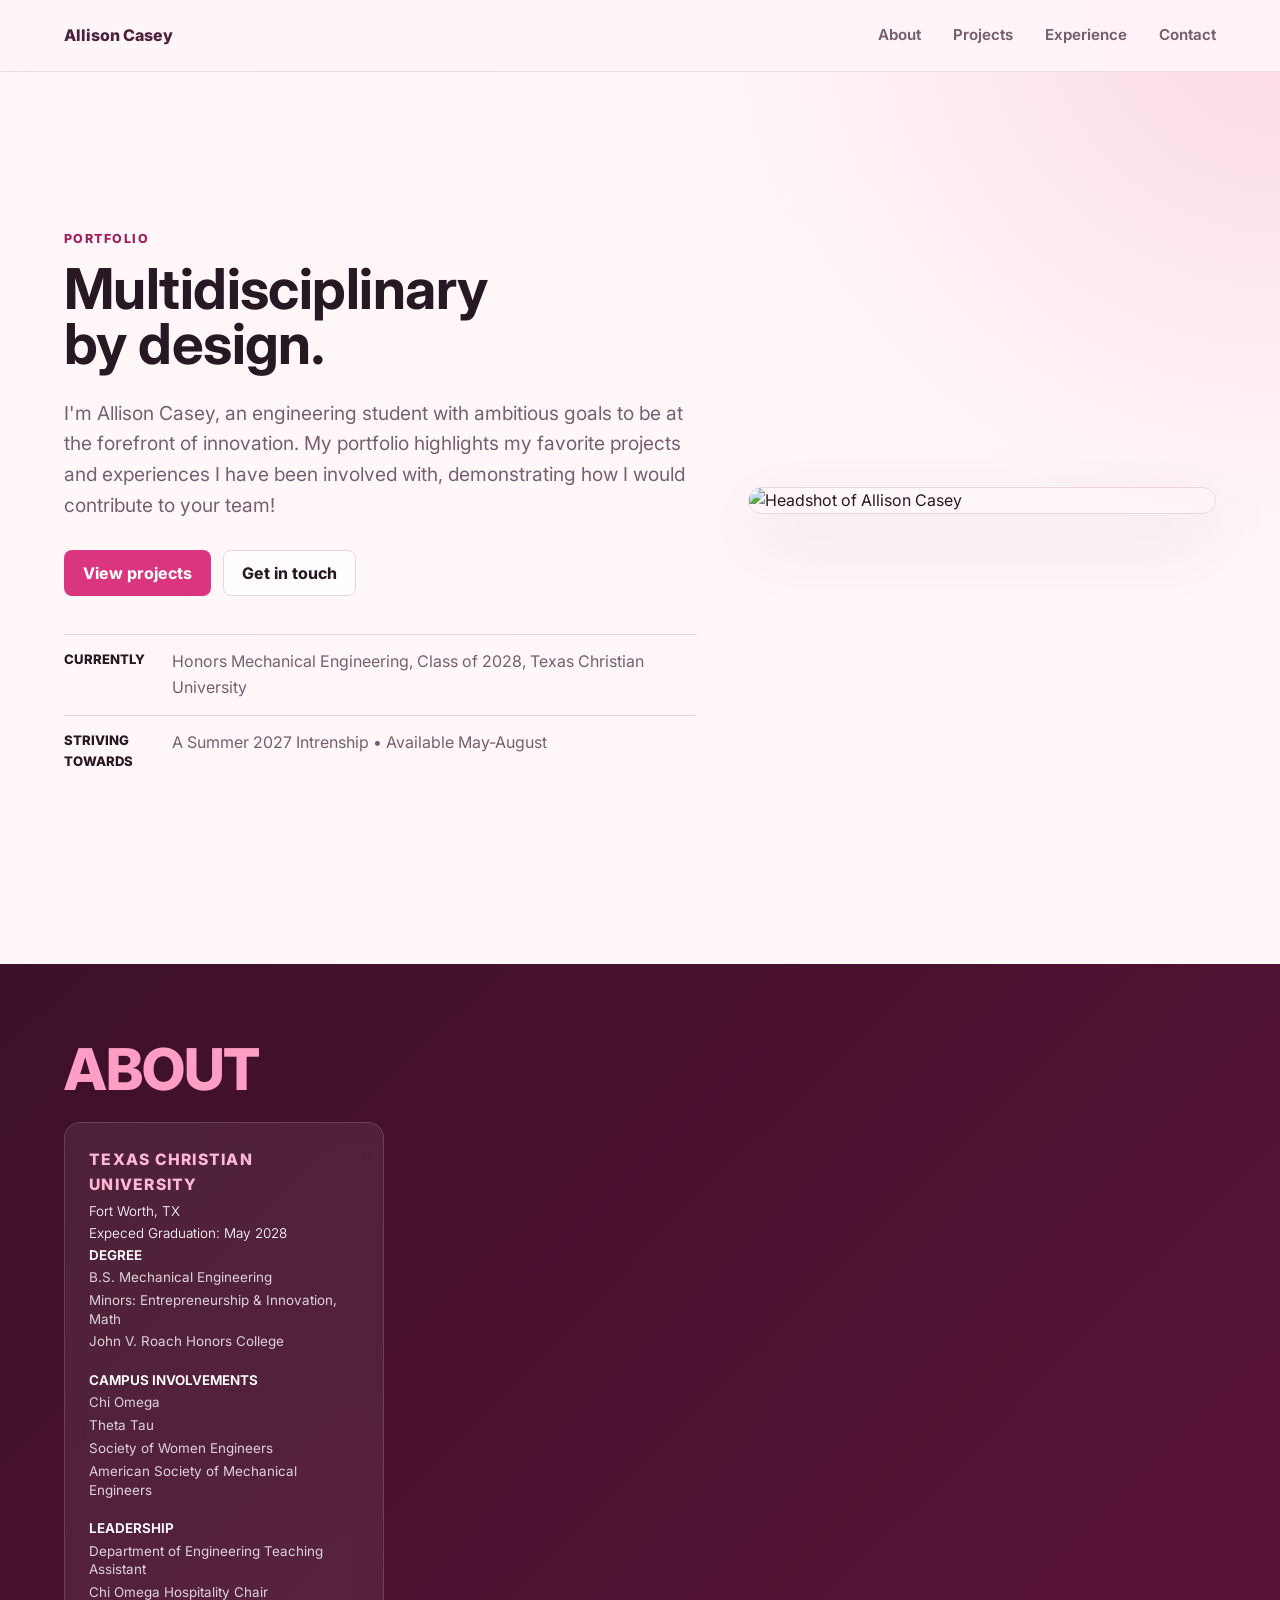
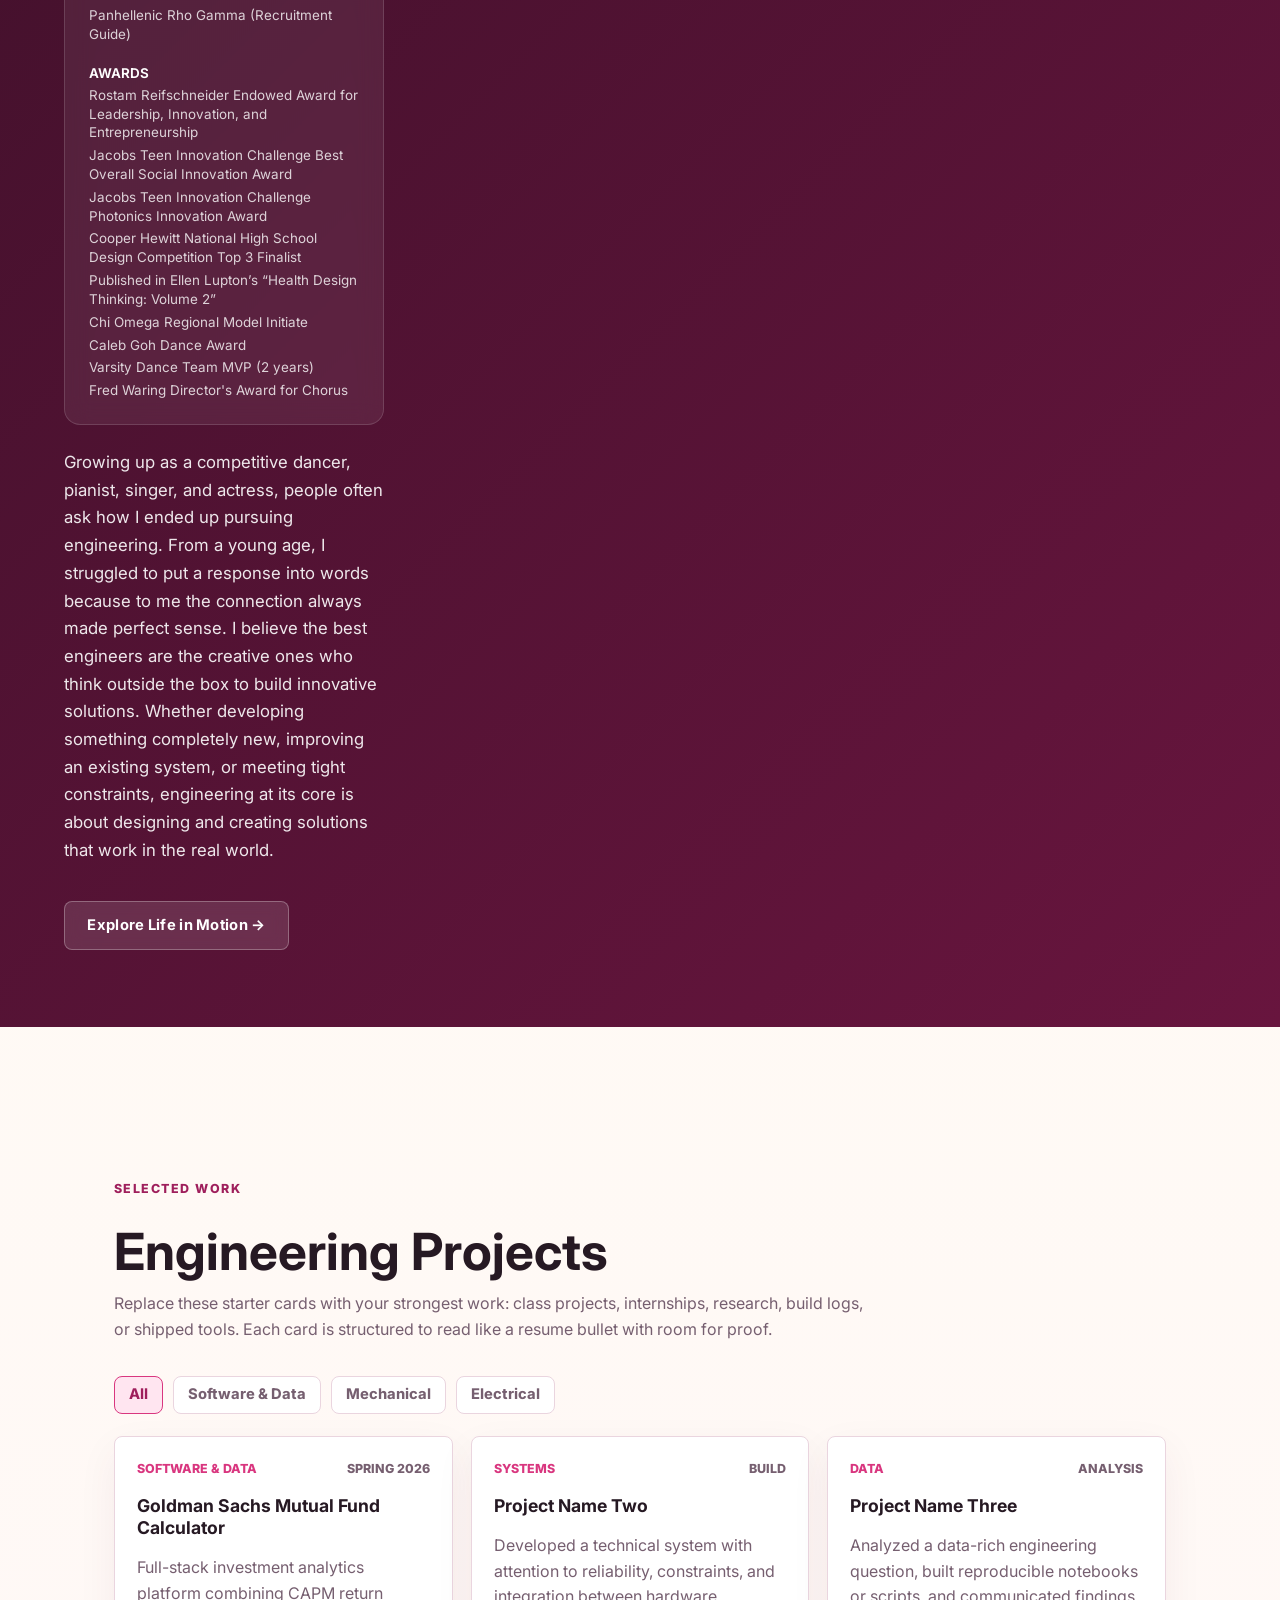
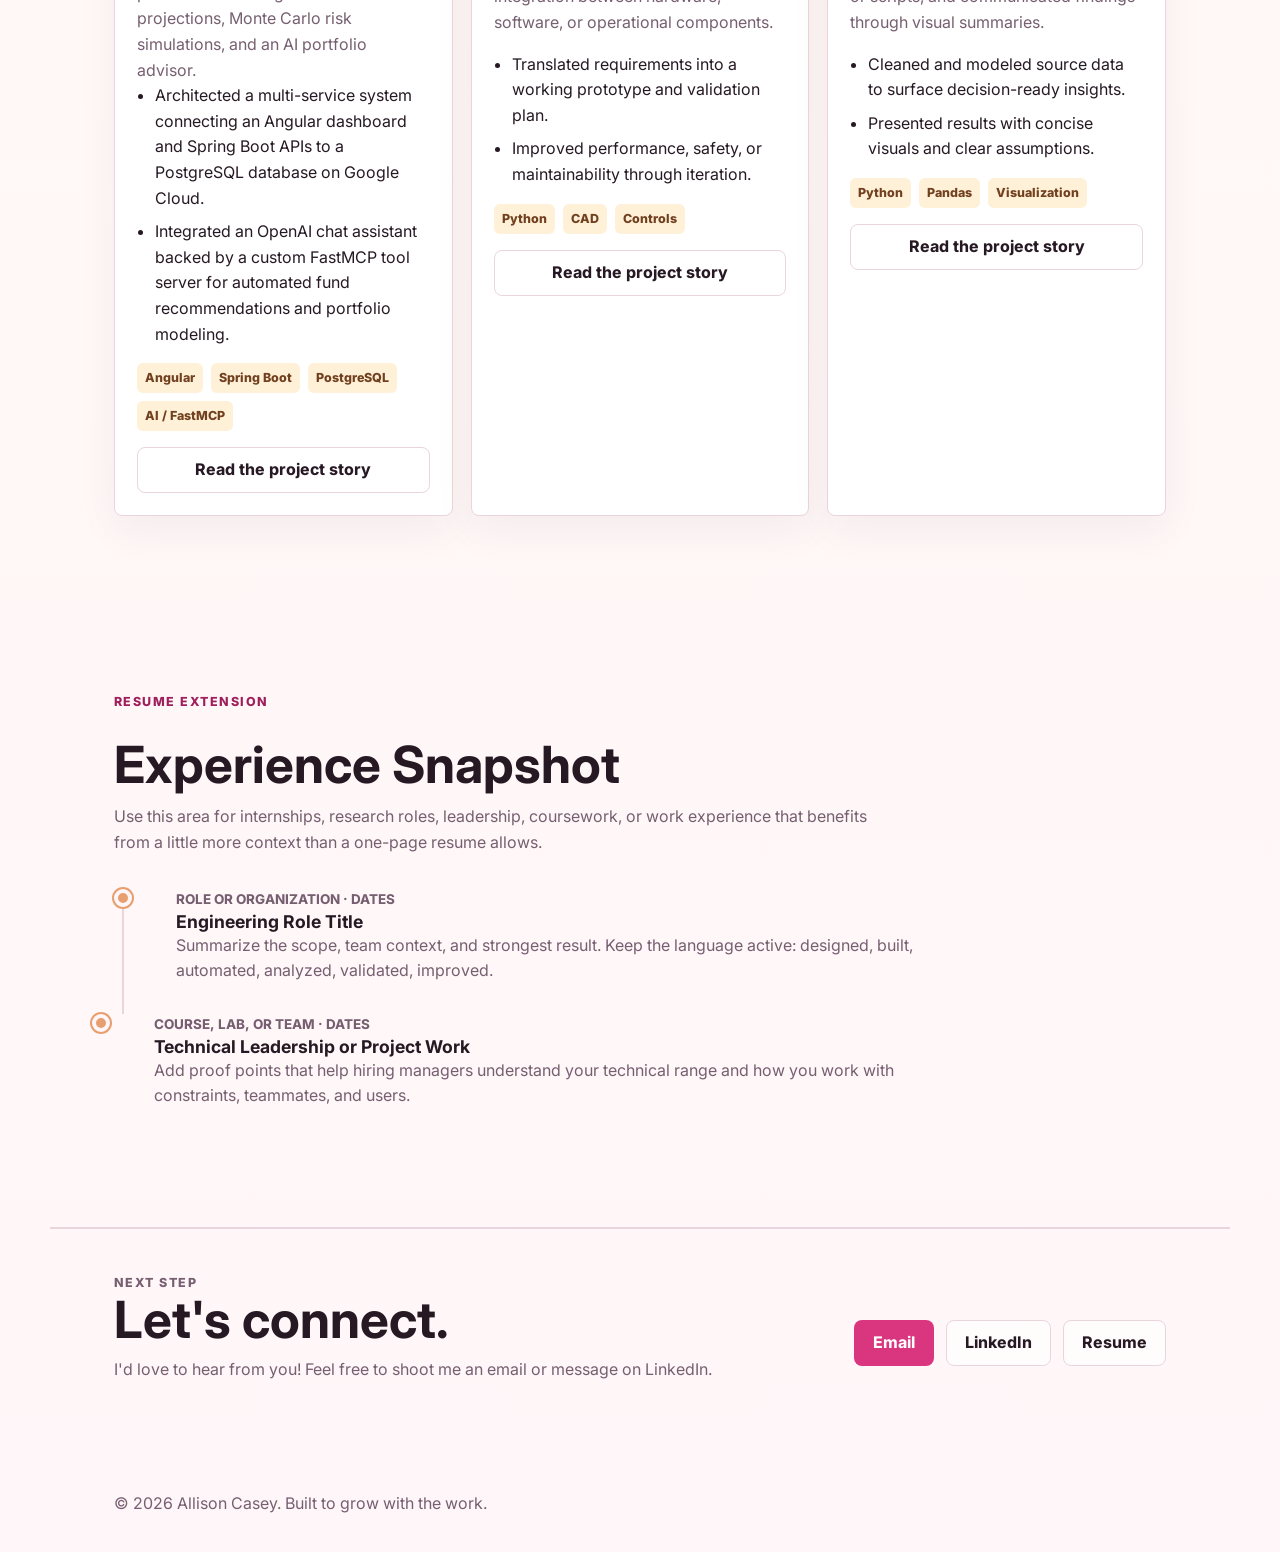
==== commit 781993aa: "Update index.html" ====
--- a/index.html
+++ b/index.html
@@ -92,19 +92,26 @@
           <span class="spec-detail">Chi Omega Hospitality Chair</span>
           <span class="spec-detail">Panhellenic Rho Gamma (Recruitment Guide)</span>
         </div>
+        <div class="spec-group">
+          <span class="spec-value">AWARDS</span>
+          <span class="spec-detail">Rostam Reifschneider Endowed Award for Leadership, Innovation, and Entrepreneurship</span>
+          <span class="spec-detail">Jacobs Teen Innovation Challenge Best Overall Social Innovation Award</span>
+          <span class="spec-detail">Jacobs Teen Innovation Challenge Photonics Innovation Award</span>
+          <span class="spec-detail">Cooper Hewitt National High School Design Competition Top 3 Finalist</span>
+          <span class="spec-detail">Published in Ellen Lupton’s “Health Design Thinking: Volume 2”</span>
+          <span class="spec-detail">Chi Omega Regional Model Initiate</span>
+          <span class="spec-detail">Caleb Goh Dance Award</span>
+          <span class="spec-detail">Varsity Dance Team MVP (2 years)</span>
+          <span class="spec-detail">Fred Waring Director's Award for Chorus</span>
       </div>
     </div>
 
     <!-- RIGHT COLUMN -->
     <div class="about-main">
       <div class="about-copy">
-        <h2 id="about-title">High-performance mechanics driven by data and human-scale design.</h2>
         
         <p class="about-body">
-          I work where strict structural physics meets rapid prototyping. Whether analyzing 
-          strain distributions, validating micro-leak decay apparatuses in medical device R&D, 
-          or routing multi-sensor telemetry for wearable tech, my focus is building practical, 
-          zero-failure hardware from first principles.
+         Growing up as a competitive dancer, pianist, singer, and actress, people often ask how I ended up pursuing engineering. From a young age, I struggled to put a response into words because to me the connection always made perfect sense. I believe the best engineers are the creative ones who think outside the box to build innovative solutions. Whether developing something completely new, improving an existing system, or meeting tight constraints, engineering at its core is about designing and creating solutions that work in the real world.
         </p>
       </div>
 
@@ -120,9 +127,7 @@
           <p class="eyebrow">Selected work</p>
           <h2 id="projects-title">Engineering Projects</h2>
           <p>
-            Replace these starter cards with your strongest work: class projects, internships,
-            research, build logs, or shipped tools. Each card is structured to read like a resume
-            bullet with room for proof.
+            Replace these starter cards with your strongest work: class projects, internships, research, build logs, or shipped tools. Each card is structured to read like a resume bullet with room for proof.
           </p>
         </div>
 
@@ -142,7 +147,8 @@
             <h3>Goldman Sachs Mutual Fund Calculator</h3>
             <div class="card-view" data-view="all">
               <p>
-                Full-stack investment analytics platform combining CAPM return projections, Monte Carlo risk simulations, and an AI portfolio advisor.
+                Full-stack investment analytics platform combining CAPM return projections, Monte Carlo risk simulations, 
+                and an AI portfolio advisor.
               </p>
               <ul class="impact-list">
                 <li>Architected a multi-service system connecting an Angular dashboard and Spring Boot APIs to a PostgreSQL database on Google Cloud.</li>
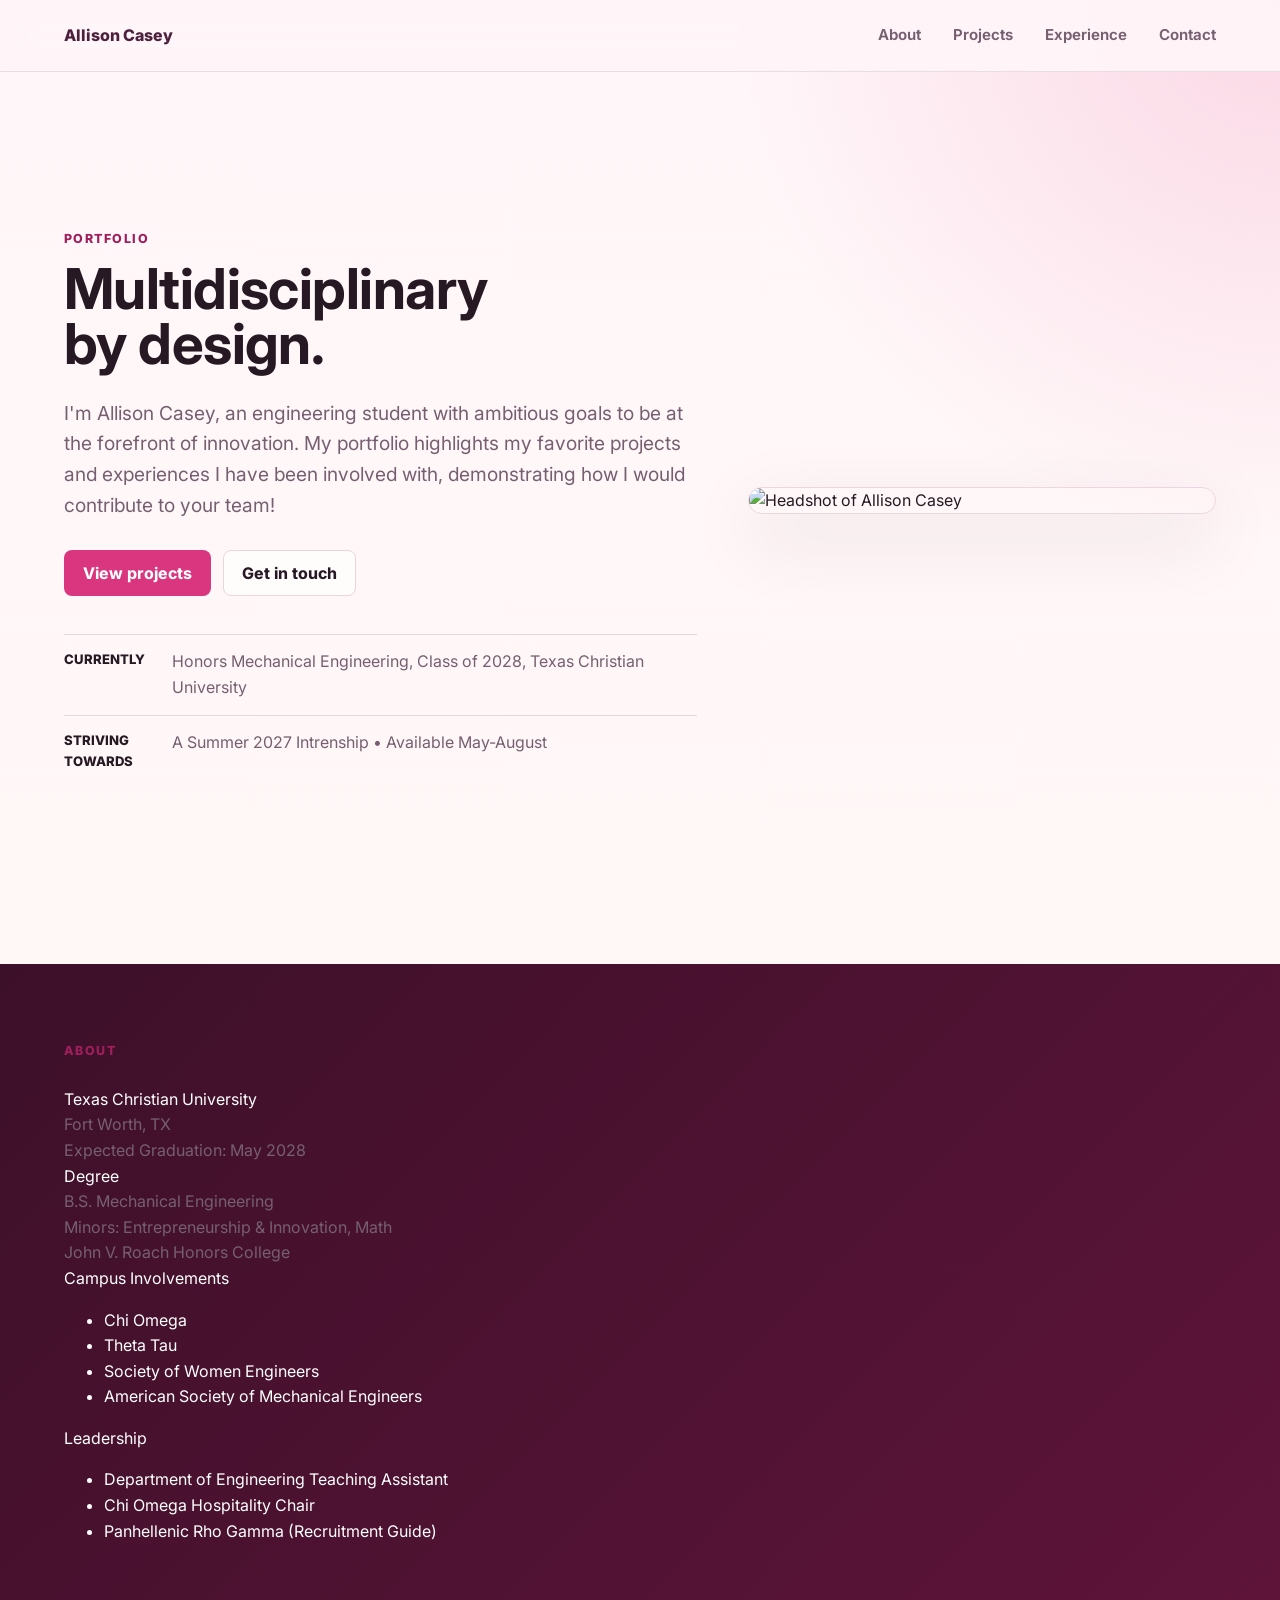
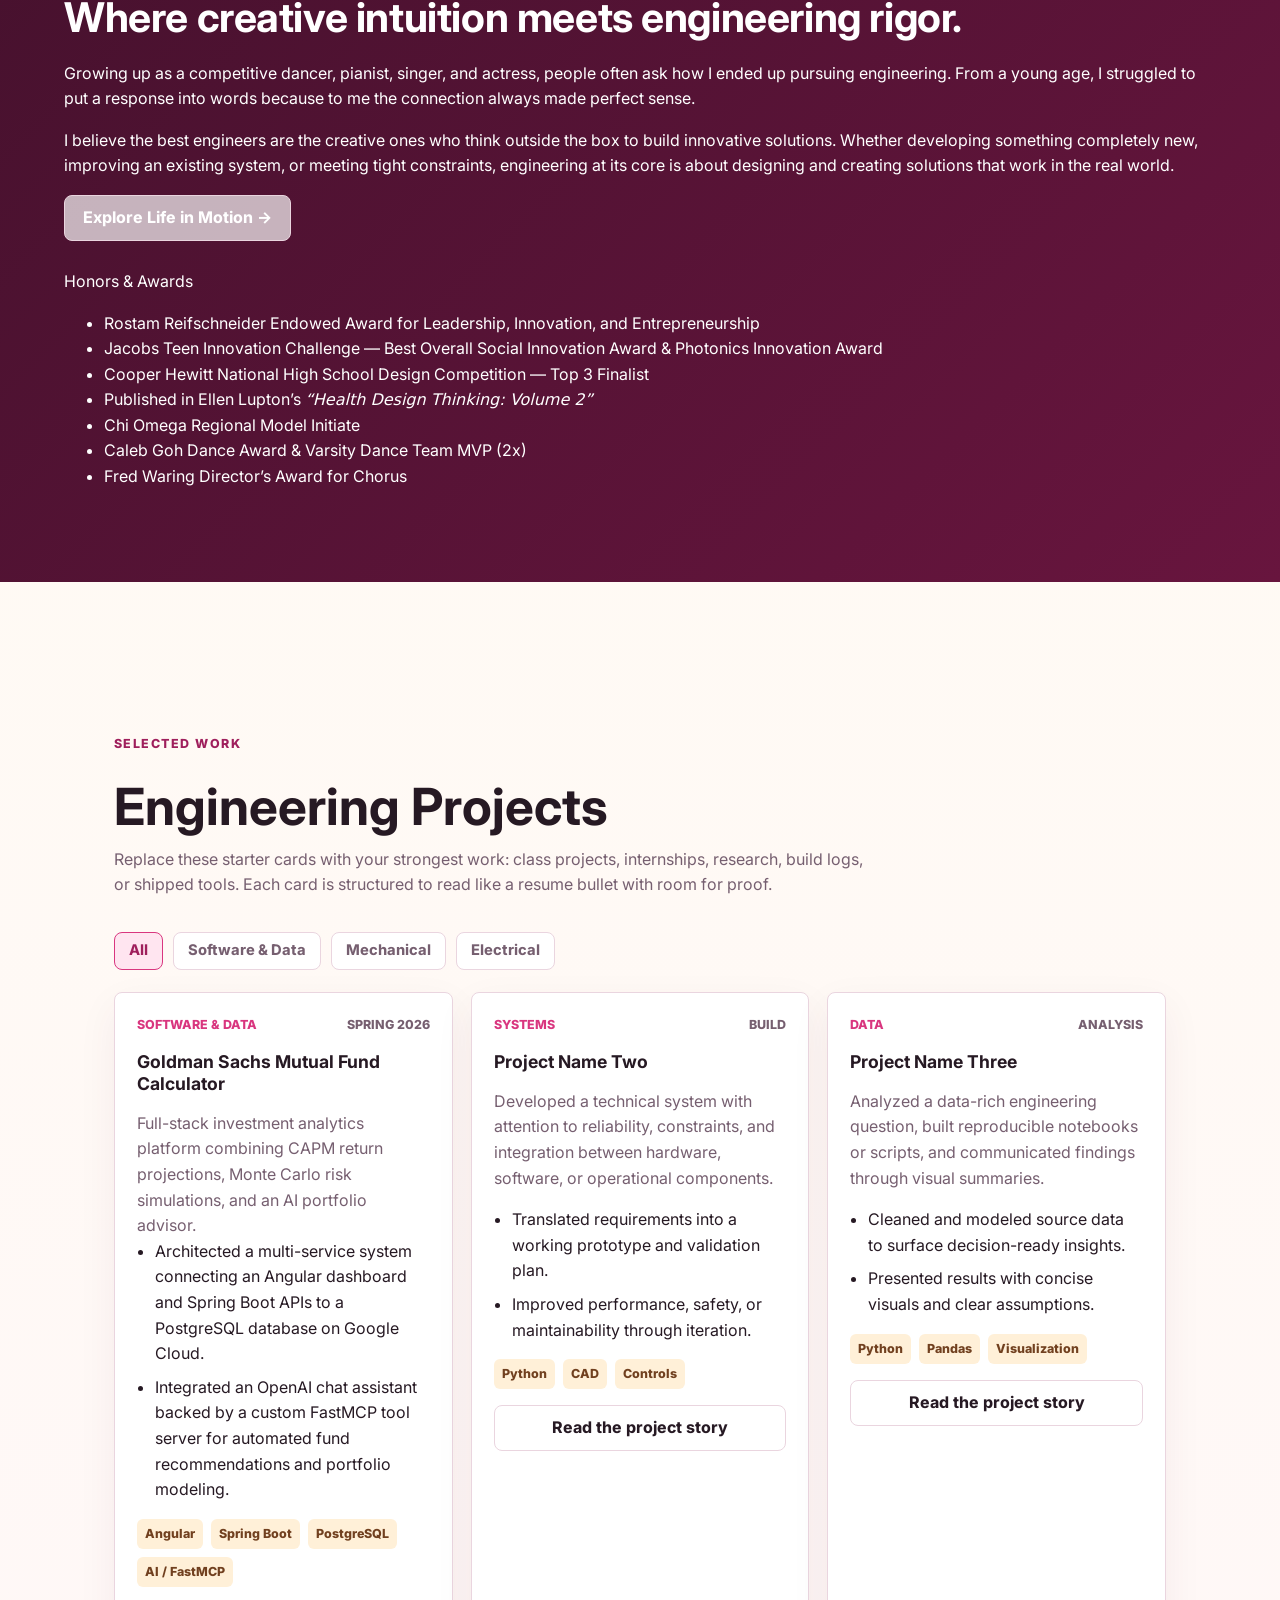
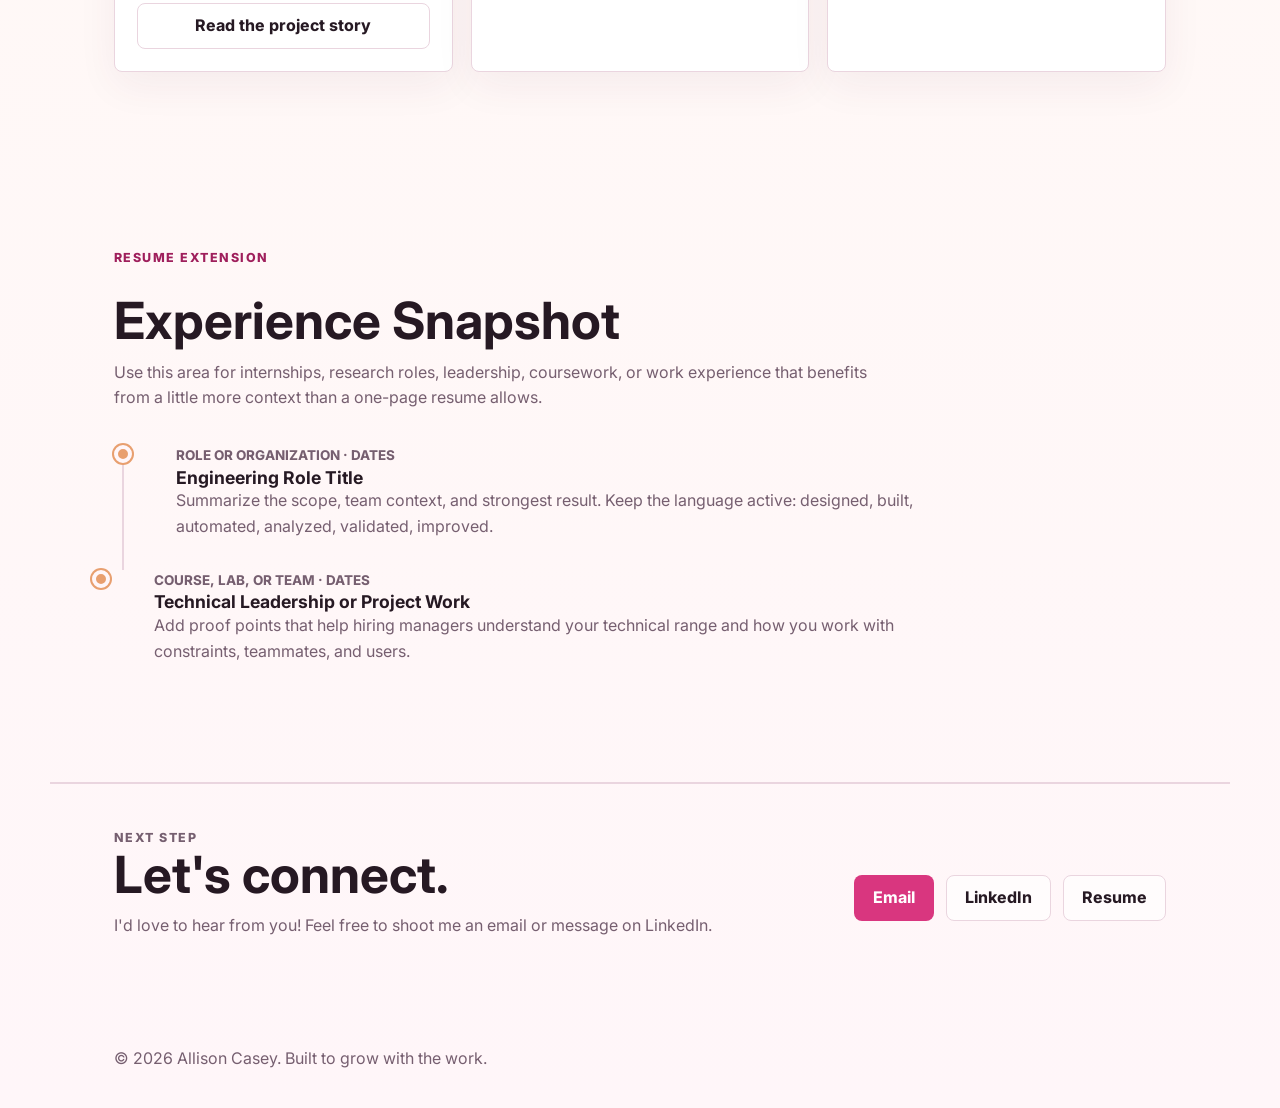
==== commit 25208669: "Update index.html" ====
--- a/index.html
+++ b/index.html
@@ -61,62 +61,69 @@
         </figure>
       </section>
 
-<section class="about-band" id="about" aria-labelledby="about-title">
-  <div class="about-band-inner">
-    <!-- LEFT COLUMN -->
-    <div class="about-sidebar">
-      <div class="about-kicker">ABOUT</div>
-      
-      <div class="about-spec-card">
-        <div class="spec-group">
-          <span class="spec-label">Texas Christian University</span>
-          <span class="spec-subvalue">Fort Worth, TX</span>
-          <span class="spec-subvalue">Expeced Graduation: May 2028</span>
-          <span class="spec-value">DEGREE</span>
-          <span class="spec-detail">B.S. Mechanical Engineering</span>
-          <span class="spec-detail">Minors: Entrepreneurship & Innovation, Math</span>
-          <span class="spec-detail">John V. Roach Honors College</span>
-        </div>
-
-        <div class="spec-group">
-          <span class="spec-value">CAMPUS INVOLVEMENTS</span>
-          <span class="spec-detail">Chi Omega</span>
-          <span class="spec-detail">Theta Tau</span>
-          <span class="spec-detail">Society of Women Engineers</span>
-          <span class="spec-detail">American Society of Mechanical Engineers</span>
-        </div>
-
-        <div class="spec-group">
-          <span class="spec-value">LEADERSHIP</span>
-          <span class="spec-detail">Department of Engineering Teaching Assistant</span>
-          <span class="spec-detail">Chi Omega Hospitality Chair</span>
-          <span class="spec-detail">Panhellenic Rho Gamma (Recruitment Guide)</span>
-        </div>
-        <div class="spec-group">
-          <span class="spec-value">AWARDS</span>
-          <span class="spec-detail">Rostam Reifschneider Endowed Award for Leadership, Innovation, and Entrepreneurship</span>
-          <span class="spec-detail">Jacobs Teen Innovation Challenge Best Overall Social Innovation Award</span>
-          <span class="spec-detail">Jacobs Teen Innovation Challenge Photonics Innovation Award</span>
-          <span class="spec-detail">Cooper Hewitt National High School Design Competition Top 3 Finalist</span>
-          <span class="spec-detail">Published in Ellen Lupton’s “Health Design Thinking: Volume 2”</span>
-          <span class="spec-detail">Chi Omega Regional Model Initiate</span>
-          <span class="spec-detail">Caleb Goh Dance Award</span>
-          <span class="spec-detail">Varsity Dance Team MVP (2 years)</span>
-          <span class="spec-detail">Fred Waring Director's Award for Chorus</span>
+<section class="section about-band" id="about">
+  <!-- LEFT COLUMN: Heading + Academic/Leadership Card -->
+  <div class="section-heading">
+    <p class="eyebrow">About</p>
+    <div class="about-card">
+      <div class="about-group">
+        <span class="detail-label">Texas Christian University</span>
+        <p>Fort Worth, TX<br>Expected Graduation: May 2028</p>
+      </div>
+
+      <div class="about-group">
+        <span class="detail-label">Degree</span>
+        <p>B.S. Mechanical Engineering<br>Minors: Entrepreneurship &amp; Innovation, Math<br>John V. Roach Honors College</p>
+      </div>
+
+      <div class="about-group">
+        <span class="detail-label">Campus Involvements</span>
+        <ul class="about-list">
+          <li>Chi Omega</li>
+          <li>Theta Tau</li>
+          <li>Society of Women Engineers</li>
+          <li>American Society of Mechanical Engineers</li>
+        </ul>
+      </div>
+
+      <div class="about-group">
+        <span class="detail-label">Leadership</span>
+        <ul class="about-list">
+          <li>Department of Engineering Teaching Assistant</li>
+          <li>Chi Omega Hospitality Chair</li>
+          <li>Panhellenic Rho Gamma (Recruitment Guide)</li>
+        </ul>
       </div>
     </div>
-
-    <!-- RIGHT COLUMN -->
-    <div class="about-main">
-      <div class="about-copy">
-        
-        <p class="about-body">
-         Growing up as a competitive dancer, pianist, singer, and actress, people often ask how I ended up pursuing engineering. From a young age, I struggled to put a response into words because to me the connection always made perfect sense. I believe the best engineers are the creative ones who think outside the box to build innovative solutions. Whether developing something completely new, improving an existing system, or meeting tight constraints, engineering at its core is about designing and creating solutions that work in the real world.
-        </p>
-      </div>
-
-      <div class="about-offduty-action">
-        <a class="button offduty-btn" href="off-duty.html">Explore Life in Motion &rarr;</a>
+  </div>
+
+  <!-- RIGHT COLUMN: Headline + Bio + Button + Dedicated Awards Box -->
+  <div class="about-copy">
+    <h2>Where creative intuition meets engineering rigor.</h2>
+    <p>
+      Growing up as a competitive dancer, pianist, singer, and actress, people often ask how I ended up pursuing engineering. From a young age, I struggled to put a response into words because to me the connection always made perfect sense.
+    </p>
+    <p>
+      I believe the best engineers are the creative ones who think outside the box to build innovative solutions. Whether developing something completely new, improving an existing system, or meeting tight constraints, engineering at its core is about designing and creating solutions that work in the real world.
+    </p>
+
+    <div class="about-actions">
+      <a class="button secondary" href="off-duty.html">Explore Life in Motion &rarr;</a>
+    </div>
+
+    <!-- Separate Awards Card Underneath Bio & Button -->
+    <div class="about-card" style="margin-top: 28px;">
+      <div class="about-group">
+        <span class="detail-label">Honors &amp; Awards</span>
+        <ul class="about-list">
+          <li>Rostam Reifschneider Endowed Award for Leadership, Innovation, and Entrepreneurship</li>
+          <li>Jacobs Teen Innovation Challenge — Best Overall Social Innovation Award &amp; Photonics Innovation Award</li>
+          <li>Cooper Hewitt National High School Design Competition — Top 3 Finalist</li>
+          <li>Published in Ellen Lupton’s <em>“Health Design Thinking: Volume 2”</em></li>
+          <li>Chi Omega Regional Model Initiate</li>
+          <li>Caleb Goh Dance Award &amp; Varsity Dance Team MVP (2x)</li>
+          <li>Fred Waring Director’s Award for Chorus</li>
+        </ul>
       </div>
     </div>
   </div>
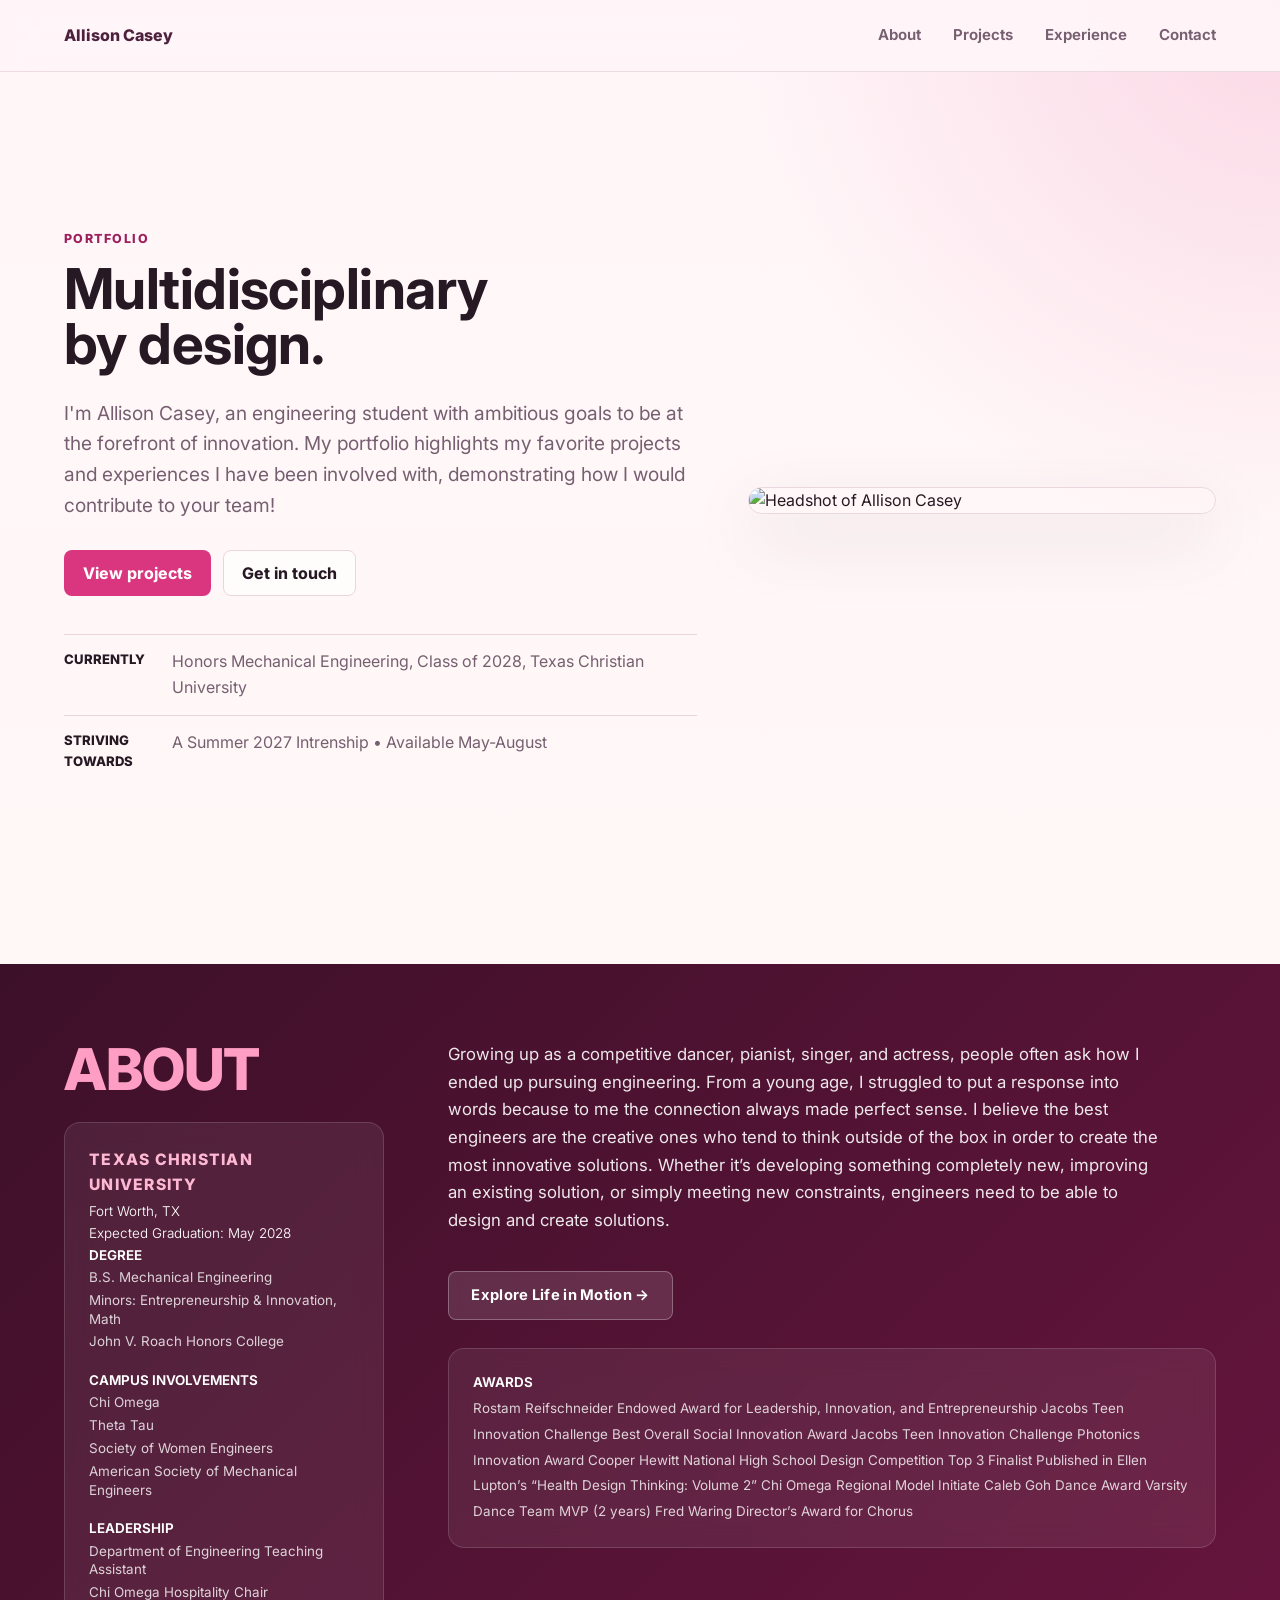
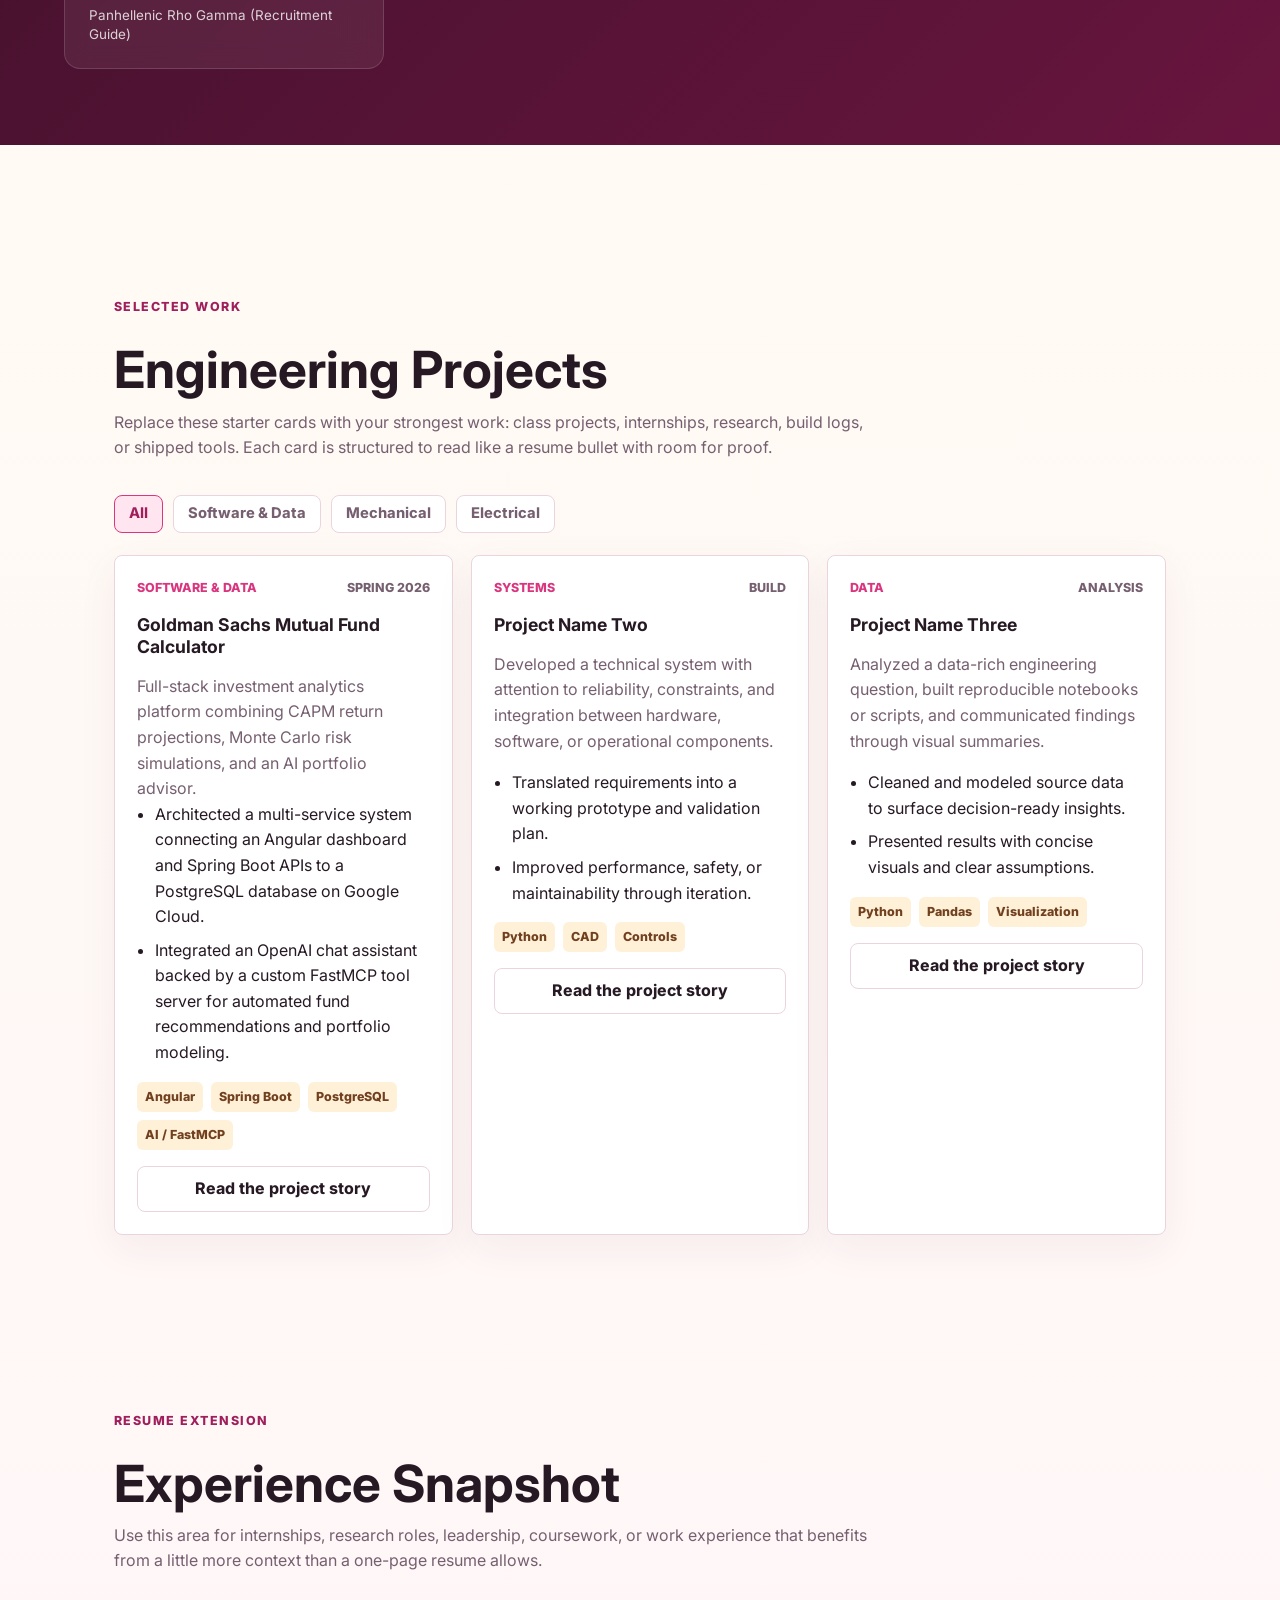
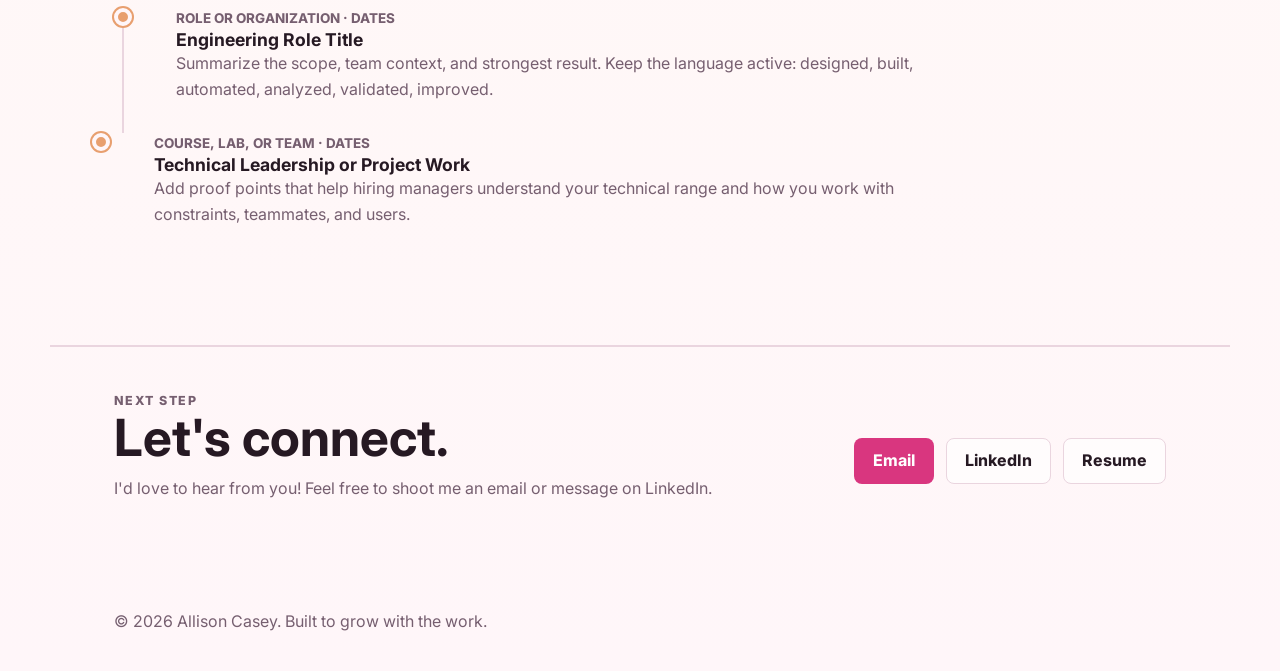
==== commit 1e6aaed2: "Update index.html" ====
--- a/index.html
+++ b/index.html
@@ -61,69 +61,68 @@
         </figure>
       </section>
 
-<section class="section about-band" id="about">
-  <!-- LEFT COLUMN: Heading + Academic/Leadership Card -->
-  <div class="section-heading">
-    <p class="eyebrow">About</p>
-    <div class="about-card">
-      <div class="about-group">
-        <span class="detail-label">Texas Christian University</span>
-        <p>Fort Worth, TX<br>Expected Graduation: May 2028</p>
-      </div>
-
-      <div class="about-group">
-        <span class="detail-label">Degree</span>
-        <p>B.S. Mechanical Engineering<br>Minors: Entrepreneurship &amp; Innovation, Math<br>John V. Roach Honors College</p>
-      </div>
-
-      <div class="about-group">
-        <span class="detail-label">Campus Involvements</span>
-        <ul class="about-list">
-          <li>Chi Omega</li>
-          <li>Theta Tau</li>
-          <li>Society of Women Engineers</li>
-          <li>American Society of Mechanical Engineers</li>
-        </ul>
-      </div>
-
-      <div class="about-group">
-        <span class="detail-label">Leadership</span>
-        <ul class="about-list">
-          <li>Department of Engineering Teaching Assistant</li>
-          <li>Chi Omega Hospitality Chair</li>
-          <li>Panhellenic Rho Gamma (Recruitment Guide)</li>
-        </ul>
+<section class="about-band" id="about" aria-labelledby="about-title">
+  <div class="about-band-inner">
+    <!-- LEFT COLUMN -->
+    <div class="about-sidebar">
+      <div class="about-kicker" id="about-title">ABOUT</div>
+
+      <div class="about-spec-card">
+        <div class="spec-group">
+          <span class="spec-label">Texas Christian University</span>
+          <span class="spec-subvalue">Fort Worth, TX</span>
+          <span class="spec-subvalue">Expected Graduation: May 2028</span>
+          <span class="spec-value">DEGREE</span>
+          <span class="spec-detail">B.S. Mechanical Engineering</span>
+          <span class="spec-detail">Minors: Entrepreneurship &amp; Innovation, Math</span>
+          <span class="spec-detail">John V. Roach Honors College</span>
+        </div>
+
+        <div class="spec-group">
+          <span class="spec-value">CAMPUS INVOLVEMENTS</span>
+          <span class="spec-detail">Chi Omega</span>
+          <span class="spec-detail">Theta Tau</span>
+          <span class="spec-detail">Society of Women Engineers</span>
+          <span class="spec-detail">American Society of Mechanical Engineers</span>
+        </div>
+
+        <div class="spec-group">
+          <span class="spec-value">LEADERSHIP</span>
+          <span class="spec-detail">Department of Engineering Teaching Assistant</span>
+          <span class="spec-detail">Chi Omega Hospitality Chair</span>
+          <span class="spec-detail">Panhellenic Rho Gamma (Recruitment Guide)</span>
+        </div>
       </div>
     </div>
-  </div>
-
-  <!-- RIGHT COLUMN: Headline + Bio + Button + Dedicated Awards Box -->
-  <div class="about-copy">
-    <h2>Where creative intuition meets engineering rigor.</h2>
-    <p>
-      Growing up as a competitive dancer, pianist, singer, and actress, people often ask how I ended up pursuing engineering. From a young age, I struggled to put a response into words because to me the connection always made perfect sense.
-    </p>
-    <p>
-      I believe the best engineers are the creative ones who think outside the box to build innovative solutions. Whether developing something completely new, improving an existing system, or meeting tight constraints, engineering at its core is about designing and creating solutions that work in the real world.
-    </p>
-
-    <div class="about-actions">
-      <a class="button secondary" href="off-duty.html">Explore Life in Motion &rarr;</a>
-    </div>
-
-    <!-- Separate Awards Card Underneath Bio & Button -->
-    <div class="about-card" style="margin-top: 28px;">
-      <div class="about-group">
-        <span class="detail-label">Honors &amp; Awards</span>
-        <ul class="about-list">
-          <li>Rostam Reifschneider Endowed Award for Leadership, Innovation, and Entrepreneurship</li>
-          <li>Jacobs Teen Innovation Challenge — Best Overall Social Innovation Award &amp; Photonics Innovation Award</li>
-          <li>Cooper Hewitt National High School Design Competition — Top 3 Finalist</li>
-          <li>Published in Ellen Lupton’s <em>“Health Design Thinking: Volume 2”</em></li>
-          <li>Chi Omega Regional Model Initiate</li>
-          <li>Caleb Goh Dance Award &amp; Varsity Dance Team MVP (2x)</li>
-          <li>Fred Waring Director’s Award for Chorus</li>
-        </ul>
+
+    <!-- RIGHT COLUMN -->
+    <div class="about-main">
+      <div class="about-copy">
+        <p class="about-body">
+          Growing up as a competitive dancer, pianist, singer, and actress, people often ask how I ended up pursuing engineering. From a young age, I struggled to put a response into words because to me the connection always made perfect sense. I believe the best engineers are the creative ones who tend to think outside of the box in order to create the most innovative solutions. Whether it’s developing something completely new, improving an existing solution, or simply meeting new constraints, engineers need to be able to design and create solutions.
+        </p>
+      </div>
+
+      <div class="about-offduty-action">
+        <a class="button offduty-btn" href="off-duty.html">Explore Life in Motion &rarr;</a>
+      </div>
+
+      <!-- HORIZONTAL AWARDS BOX -->
+      <div class="about-spec-card about-awards-card">
+        <div class="spec-group">
+          <span class="spec-value">AWARDS</span>
+          <div class="awards-columns">
+            <span class="spec-detail">Rostam Reifschneider Endowed Award for Leadership, Innovation, and Entrepreneurship</span>
+            <span class="spec-detail">Jacobs Teen Innovation Challenge Best Overall Social Innovation Award</span>
+            <span class="spec-detail">Jacobs Teen Innovation Challenge Photonics Innovation Award</span>
+            <span class="spec-detail">Cooper Hewitt National High School Design Competition Top 3 Finalist</span>
+            <span class="spec-detail">Published in Ellen Lupton’s “Health Design Thinking: Volume 2”</span>
+            <span class="spec-detail">Chi Omega Regional Model Initiate</span>
+            <span class="spec-detail">Caleb Goh Dance Award</span>
+            <span class="spec-detail">Varsity Dance Team MVP (2 years)</span>
+            <span class="spec-detail">Fred Waring Director’s Award for Chorus</span>
+          </div>
+        </div>
       </div>
     </div>
   </div>
